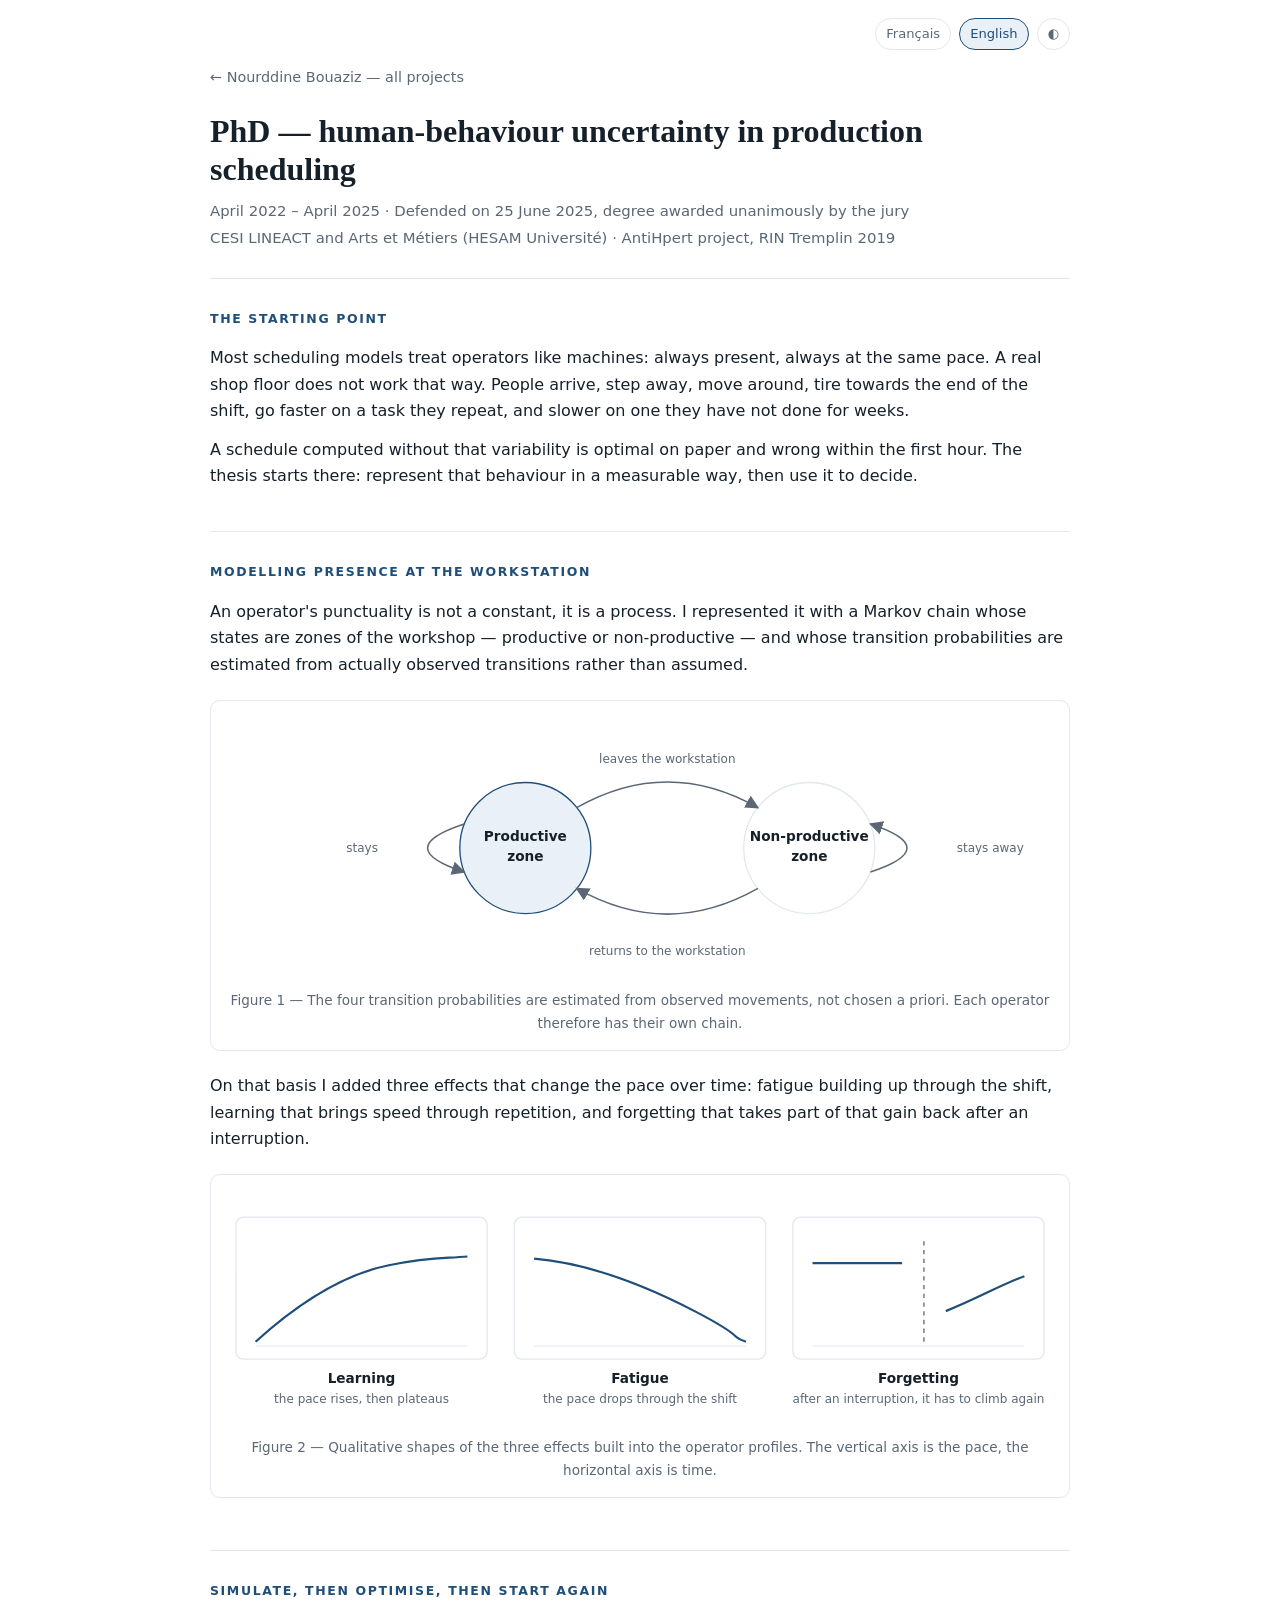
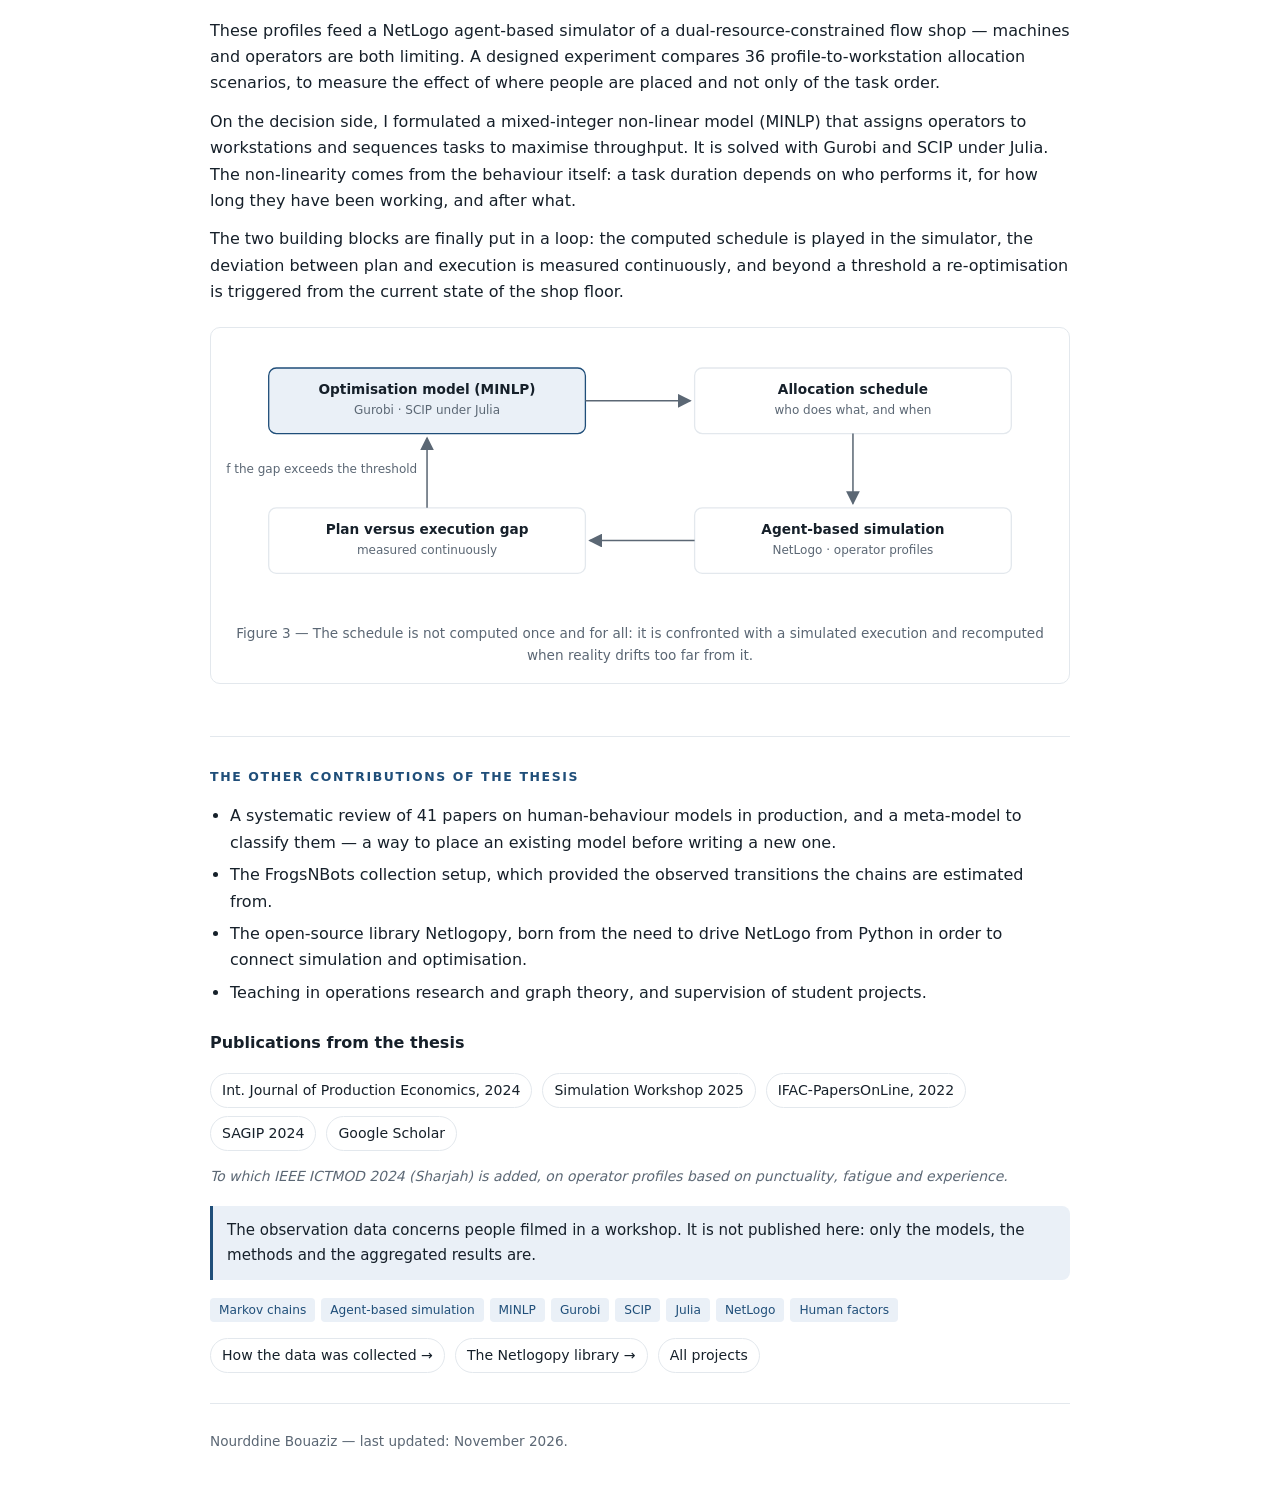
==== projets/doctorat.html @ cf37f909 "V2" ====
<!doctype html>
<html lang="fr" data-title-en="PhD — human-behaviour uncertainty in production scheduling · Nourddine Bouaziz">
<head>
<meta charset="utf-8">
<meta name="viewport" content="width=device-width, initial-scale=1">
<title>Doctorat — l'incertitude du comportement humain dans l'ordonnancement · Nourddine Bouaziz</title>
<meta name="description" content="Doctorat : modéliser la ponctualité, la fatigue, l'apprentissage et l'oubli des opérateurs par chaînes de Markov, les simuler en multi-agents et les intégrer à un modèle MINLP d'ordonnancement.">
<link rel="icon" href="data:image/svg+xml,<svg xmlns='http://www.w3.org/2000/svg' viewBox='0 0 100 100'><text y='.9em' font-size='90'>⚙️</text></svg>">
<style>
  :root{
    --bg:#ffffff; --fg:#16202a; --muted:#5b6774; --accent:#1f4e79;
    --accent-soft:#eaf0f7; --border:#e3e8ed; --card:#ffffff;
    --maxw:860px;
  }
  @media (prefers-color-scheme: dark){
    :root:not([data-theme="light"]){
      --bg:#10161c; --fg:#e7ebef; --muted:#97a3b0; --accent:#7fb2dd;
      --accent-soft:#17222d; --border:#242f3a; --card:#151d25;
    }
  }
  :root[data-theme="dark"]{
    --bg:#10161c; --fg:#e7ebef; --muted:#97a3b0; --accent:#7fb2dd;
    --accent-soft:#17222d; --border:#242f3a; --card:#151d25;
  }
  *{box-sizing:border-box}
  html{-webkit-text-size-adjust:100%}
  body{
    margin:0; background:var(--bg); color:var(--fg);
    font:16px/1.65 system-ui,-apple-system,"Segoe UI",Roboto,"Helvetica Neue",Arial,sans-serif;
    padding:0 16px;
  }
  .wrap{max-width:var(--maxw); margin:0 auto}
  a{color:var(--accent); text-decoration:none}
  a:hover{text-decoration:underline}

  .toolbar{display:flex; justify-content:flex-end; gap:8px; padding-top:18px}
  .toolbar button{
    font:inherit; font-size:.82rem; padding:4px 10px; cursor:pointer;
    background:var(--card); color:var(--muted);
    border:1px solid var(--border); border-radius:999px;
  }
  .toolbar button[aria-pressed="true"]{background:var(--accent-soft); color:var(--accent); border-color:var(--accent)}

  .back{display:inline-block; margin-top:16px; font-size:.9rem; color:var(--muted)}
  .back:hover{color:var(--accent)}

  header{padding:12px 0 24px; border-bottom:1px solid var(--border)}
  h1{font-family:Georgia,"Times New Roman",serif; font-size:2rem; line-height:1.2; margin:10px 0 10px}
  .meta{color:var(--muted); font-size:.93rem; margin:0 0 3px}

  section{padding:30px 0; border-bottom:1px solid var(--border)}
  section:last-of-type{border-bottom:none}
  h2{font-size:.78rem; text-transform:uppercase; letter-spacing:.13em; color:var(--accent); margin:0 0 16px; font-weight:700}
  h3{font-size:1rem; margin:24px 0 8px}
  p{margin:0 0 12px}
  ul{margin:0 0 12px; padding-left:20px}
  li{margin-bottom:6px}

  .tags{display:flex; flex-wrap:wrap; gap:6px; margin-top:14px}
  .tag{font-size:.76rem; padding:2px 9px; border-radius:4px; background:var(--accent-soft); color:var(--accent)}
  .note{font-size:.87rem; color:var(--muted); font-style:italic}
  .callout{
    border-left:3px solid var(--accent); background:var(--accent-soft);
    padding:12px 14px; border-radius:0 8px 8px 0; margin:18px 0; font-size:.94rem;
  }
  .callout p:last-child{margin-bottom:0}
  .links{display:flex; flex-wrap:wrap; gap:8px 10px; margin-top:16px}
  .links a{
    display:inline-block; padding:5px 11px; border:1px solid var(--border);
    border-radius:999px; font-size:.88rem; color:var(--fg); background:var(--card);
  }
  .links a:hover{border-color:var(--accent); color:var(--accent); text-decoration:none}

  .fig{margin:22px 0; padding:16px 14px; border:1px solid var(--border); border-radius:10px; background:var(--card); overflow-x:auto}
  .fig svg{display:block; width:100%; min-width:600px; height:auto}
  .fig figcaption{font-size:.85rem; color:var(--muted); margin-top:10px; text-align:center}
  .s-box{fill:var(--accent-soft); stroke:var(--accent); stroke-width:1.2}
  .s-box2{fill:var(--bg); stroke:var(--border); stroke-width:1.2}
  .s-t{fill:var(--fg); font:600 12.5px system-ui,-apple-system,"Segoe UI",sans-serif}
  .s-s{fill:var(--muted); font:11px system-ui,-apple-system,"Segoe UI",sans-serif}
  .s-l{stroke:var(--muted); stroke-width:1.4; fill:none}
  .s-g{stroke:var(--border); stroke-width:1; fill:none}
  .s-c{stroke:var(--accent); stroke-width:2; fill:none}
  .s-dash{stroke:var(--muted); stroke-width:1.2; fill:none; stroke-dasharray:4 4}
  .s-ar{fill:var(--muted)}

  footer{padding:26px 0 50px; color:var(--muted); font-size:.85rem; border-top:1px solid var(--border)}
  [hidden]{display:none !important}

  @media (max-width:600px){
    h1{font-size:1.6rem}
    section{padding:24px 0}
  }
</style>
</head>
<body>
<div class="wrap">

  <div class="toolbar">
    <button id="btn-fr" aria-pressed="true">Français</button>
    <button id="btn-en" aria-pressed="false">English</button>
    <button id="btn-theme" aria-pressed="false" title="Thème clair / sombre">◐</button>
  </div>

  <a class="back" href="../index.html" data-fr="← Nourddine Bouaziz — tous les projets" data-en="← Nourddine Bouaziz — all projects">← Nourddine Bouaziz — tous les projets</a>

  <header>
    <h1 data-fr="Doctorat — l'incertitude du comportement humain dans l'ordonnancement" data-en="PhD — human-behaviour uncertainty in production scheduling">Doctorat — l'incertitude du comportement humain dans l'ordonnancement</h1>
    <p class="meta" data-fr="Avril 2022 – avril 2025 · Soutenue le 25 juin 2025, grade décerné à l'unanimité du jury" data-en="April 2022 – April 2025 · Defended on 25 June 2025, degree awarded unanimously by the jury">Avril 2022 – avril 2025 · Soutenue le 25 juin 2025, grade décerné à l'unanimité du jury</p>
    <p class="meta" data-fr="CESI LINEACT et Arts et Métiers (HESAM Université) · projet AntiHpert, RIN Tremplin 2019" data-en="CESI LINEACT and Arts et Métiers (HESAM Université) · AntiHpert project, RIN Tremplin 2019">CESI LINEACT et Arts et Métiers (HESAM Université) · projet AntiHpert, RIN Tremplin 2019</p>
  </header>

  <section>
    <h2 data-fr="Le point de départ" data-en="The starting point">Le point de départ</h2>
    <p data-fr="La plupart des modèles d'ordonnancement traitent les opérateurs comme des machines : toujours présents, toujours à la même vitesse. Un atelier réel ne fonctionne pas ainsi. Les gens arrivent, s'absentent, se déplacent, fatiguent en fin de poste, vont plus vite sur une tâche qu'ils répètent, et plus lentement sur une tâche qu'ils n'ont pas faite depuis des semaines." data-en="Most scheduling models treat operators like machines: always present, always at the same pace. A real shop floor does not work that way. People arrive, step away, move around, tire towards the end of the shift, go faster on a task they repeat, and slower on one they have not done for weeks.">La plupart des modèles d'ordonnancement traitent les opérateurs comme des machines : toujours présents, toujours à la même vitesse. Un atelier réel ne fonctionne pas ainsi. Les gens arrivent, s'absentent, se déplacent, fatiguent en fin de poste, vont plus vite sur une tâche qu'ils répètent, et plus lentement sur une tâche qu'ils n'ont pas faite depuis des semaines.</p>
    <p data-fr="Un planning calculé sans cette variabilité est optimal sur le papier et faux dès la première heure. La thèse part de là : représenter ce comportement de façon mesurable, puis s'en servir pour décider." data-en="A schedule computed without that variability is optimal on paper and wrong within the first hour. The thesis starts there: represent that behaviour in a measurable way, then use it to decide.">Un planning calculé sans cette variabilité est optimal sur le papier et faux dès la première heure. La thèse part de là : représenter ce comportement de façon mesurable, puis s'en servir pour décider.</p>
  </section>

  <section>
    <h2 data-fr="Modéliser la présence au poste" data-en="Modelling presence at the workstation">Modéliser la présence au poste</h2>
    <p data-fr="La ponctualité d'un opérateur n'est pas une constante, c'est un processus. Je l'ai représentée par une chaîne de Markov dont les états sont des zones de l'atelier — productives ou non productives — et dont les probabilités de transition sont estimées sur des transitions réellement observées, et non postulées." data-en="An operator's punctuality is not a constant, it is a process. I represented it with a Markov chain whose states are zones of the workshop — productive or non-productive — and whose transition probabilities are estimated from actually observed transitions rather than assumed.">La ponctualité d'un opérateur n'est pas une constante, c'est un processus. Je l'ai représentée par une chaîne de Markov dont les états sont des zones de l'atelier — productives ou non productives — et dont les probabilités de transition sont estimées sur des transitions réellement observées, et non postulées.</p>

    <figure class="fig">
      <svg viewBox="0 0 760 240" role="img" aria-labelledby="g1t">
        <title id="g1t" data-fr="Chaîne de Markov de la présence au poste" data-en="Markov chain of presence at the workstation">Chaîne de Markov de la présence au poste</title>
        <defs><marker id="ag1" markerWidth="9" markerHeight="9" refX="8" refY="4.5" orient="auto"><path d="M0,0 L9,4.5 L0,9 z" class="s-ar"/></marker></defs>

        <circle class="s-box" cx="275" cy="120" r="60"/>
        <text class="s-t" x="275" y="114" text-anchor="middle" data-fr="Zone" data-en="Productive">Zone</text>
        <text class="s-t" x="275" y="132" text-anchor="middle" data-fr="productive" data-en="zone">productive</text>

        <circle class="s-box2" cx="535" cy="120" r="60"/>
        <text class="s-t" x="535" y="114" text-anchor="middle" data-fr="Zone non" data-en="Non-productive">Zone non</text>
        <text class="s-t" x="535" y="132" text-anchor="middle" data-fr="productive" data-en="zone">productive</text>

        <path class="s-l" d="M322,83 Q405,36 488,83" marker-end="url(#ag1)"/>
        <text class="s-s" x="405" y="42" text-anchor="middle" data-fr="il quitte le poste" data-en="leaves the workstation">il quitte le poste</text>

        <path class="s-l" d="M488,157 Q405,204 322,157" marker-end="url(#ag1)"/>
        <text class="s-s" x="405" y="218" text-anchor="middle" data-fr="il revient au poste" data-en="returns to the workstation">il revient au poste</text>

        <path class="s-l" d="M219,98 Q152,120 219,142" marker-end="url(#ag1)"/>
        <text class="s-s" x="140" y="124" text-anchor="end" data-fr="il reste" data-en="stays">il reste</text>

        <path class="s-l" d="M591,142 Q658,120 591,98" marker-end="url(#ag1)"/>
        <text class="s-s" x="670" y="124" data-fr="il reste absent" data-en="stays away">il reste absent</text>
      </svg>
      <figcaption data-fr="Figure 1 — Les quatre probabilités de transition sont estimées à partir des déplacements observés, pas choisies a priori. Chaque opérateur a donc sa propre chaîne." data-en="Figure 1 — The four transition probabilities are estimated from observed movements, not chosen a priori. Each operator therefore has their own chain.">Figure 1 — Les quatre probabilités de transition sont estimées à partir des déplacements observés, pas choisies a priori. Chaque opérateur a donc sa propre chaîne.</figcaption>
    </figure>

    <p data-fr="Sur cette base, j'ai ajouté trois effets qui modifient la cadence dans le temps : la fatigue qui s'accumule au fil du poste, l'apprentissage qui fait gagner en vitesse à force de répéter une tâche, et l'oubli qui fait perdre une partie de ce gain après une interruption." data-en="On that basis I added three effects that change the pace over time: fatigue building up through the shift, learning that brings speed through repetition, and forgetting that takes part of that gain back after an interruption.">Sur cette base, j'ai ajouté trois effets qui modifient la cadence dans le temps : la fatigue qui s'accumule au fil du poste, l'apprentissage qui fait gagner en vitesse à force de répéter une tâche, et l'oubli qui fait perdre une partie de ce gain après une interruption.</p>

    <figure class="fig">
      <svg viewBox="0 0 760 215" role="img" aria-labelledby="g2t">
        <title id="g2t" data-fr="Apprentissage, fatigue et oubli" data-en="Learning, fatigue and forgetting">Apprentissage, fatigue et oubli</title>

        <rect class="s-box2" x="10" y="24" width="230" height="130" rx="7"/>
        <path class="s-g" d="M28,142 L222,142"/>
        <path class="s-c" d="M28,138 C70,100 110,76 150,68 S200,62 222,60"/>
        <text class="s-t" x="125" y="176" text-anchor="middle" data-fr="Apprentissage" data-en="Learning">Apprentissage</text>
        <text class="s-s" x="125" y="194" text-anchor="middle" data-fr="la cadence monte, puis plafonne" data-en="the pace rises, then plateaus">la cadence monte, puis plafonne</text>

        <rect class="s-box2" x="265" y="24" width="230" height="130" rx="7"/>
        <path class="s-g" d="M283,142 L477,142"/>
        <path class="s-c" d="M283,62 C330,66 380,84 430,110 S460,132 477,138"/>
        <text class="s-t" x="380" y="176" text-anchor="middle" data-fr="Fatigue" data-en="Fatigue">Fatigue</text>
        <text class="s-s" x="380" y="194" text-anchor="middle" data-fr="la cadence baisse au fil du poste" data-en="the pace drops through the shift">la cadence baisse au fil du poste</text>

        <rect class="s-box2" x="520" y="24" width="230" height="130" rx="7"/>
        <path class="s-g" d="M538,142 L732,142"/>
        <path class="s-c" d="M538,66 L620,66"/>
        <path class="s-dash" d="M640,46 L640,142"/>
        <path class="s-c" d="M660,110 C690,98 710,86 732,78"/>
        <text class="s-t" x="635" y="176" text-anchor="middle" data-fr="Oubli" data-en="Forgetting">Oubli</text>
        <text class="s-s" x="635" y="194" text-anchor="middle" data-fr="après une interruption, il faut remonter" data-en="after an interruption, it has to climb again">après une interruption, il faut remonter</text>
      </svg>
      <figcaption data-fr="Figure 2 — Allures qualitatives des trois effets intégrés aux profils d'opérateurs. L'axe vertical est la cadence, l'axe horizontal le temps." data-en="Figure 2 — Qualitative shapes of the three effects built into the operator profiles. The vertical axis is the pace, the horizontal axis is time.">Figure 2 — Allures qualitatives des trois effets intégrés aux profils d'opérateurs. L'axe vertical est la cadence, l'axe horizontal le temps.</figcaption>
    </figure>
  </section>

  <section>
    <h2 data-fr="Simuler, puis optimiser, puis recommencer" data-en="Simulate, then optimise, then start again">Simuler, puis optimiser, puis recommencer</h2>
    <p data-fr="Ces profils alimentent un simulateur multi-agents NetLogo d'un flow-shop à double contrainte de ressources — machines et opérateurs sont tous deux limitants. Un plan d'expérience compare 36 scénarios d'affectation de profils aux postes, pour mesurer l'effet du placement des personnes et pas seulement celui de l'ordre des tâches." data-en="These profiles feed a NetLogo agent-based simulator of a dual-resource-constrained flow shop — machines and operators are both limiting. A designed experiment compares 36 profile-to-workstation allocation scenarios, to measure the effect of where people are placed and not only of the task order.">Ces profils alimentent un simulateur multi-agents NetLogo d'un flow-shop à double contrainte de ressources — machines et opérateurs sont tous deux limitants. Un plan d'expérience compare 36 scénarios d'affectation de profils aux postes, pour mesurer l'effet du placement des personnes et pas seulement celui de l'ordre des tâches.</p>
    <p data-fr="Côté décision, j'ai formulé un modèle non linéaire en nombres entiers (MINLP) qui affecte les opérateurs aux postes et ordonnance les tâches en maximisant le débit. Il est résolu avec Gurobi et SCIP sous Julia. La non-linéarité vient du comportement lui-même : la durée d'une tâche dépend de qui la fait, depuis combien de temps, et après quoi." data-en="On the decision side, I formulated a mixed-integer non-linear model (MINLP) that assigns operators to workstations and sequences tasks to maximise throughput. It is solved with Gurobi and SCIP under Julia. The non-linearity comes from the behaviour itself: a task duration depends on who performs it, for how long they have been working, and after what.">Côté décision, j'ai formulé un modèle non linéaire en nombres entiers (MINLP) qui affecte les opérateurs aux postes et ordonnance les tâches en maximisant le débit. Il est résolu avec Gurobi et SCIP sous Julia. La non-linéarité vient du comportement lui-même : la durée d'une tâche dépend de qui la fait, depuis combien de temps, et après quoi.</p>
    <p data-fr="Les deux briques sont enfin mises en boucle : le planning calculé est joué dans le simulateur, l'écart entre planifié et réalisé est mesuré en continu, et au-delà d'un seuil une réoptimisation est déclenchée à partir de l'état courant de l'atelier." data-en="The two building blocks are finally put in a loop: the computed schedule is played in the simulator, the deviation between plan and execution is measured continuously, and beyond a threshold a re-optimisation is triggered from the current state of the shop floor.">Les deux briques sont enfin mises en boucle : le planning calculé est joué dans le simulateur, l'écart entre planifié et réalisé est mesuré en continu, et au-delà d'un seuil une réoptimisation est déclenchée à partir de l'état courant de l'atelier.</p>

    <figure class="fig">
      <svg viewBox="0 0 760 245" role="img" aria-labelledby="g3t">
        <title id="g3t" data-fr="Boucle simulation–optimisation" data-en="Simulation–optimisation loop">Boucle simulation–optimisation</title>
        <defs><marker id="ag3" markerWidth="9" markerHeight="9" refX="8" refY="4.5" orient="auto"><path d="M0,0 L9,4.5 L0,9 z" class="s-ar"/></marker></defs>

        <rect class="s-box" x="40" y="22" width="290" height="60" rx="7"/>
        <text class="s-t" x="185" y="46" text-anchor="middle" data-fr="Modèle d'optimisation (MINLP)" data-en="Optimisation model (MINLP)">Modèle d'optimisation (MINLP)</text>
        <text class="s-s" x="185" y="64" text-anchor="middle" data-fr="Gurobi · SCIP sous Julia" data-en="Gurobi · SCIP under Julia">Gurobi · SCIP sous Julia</text>

        <rect class="s-box2" x="430" y="22" width="290" height="60" rx="7"/>
        <text class="s-t" x="575" y="46" text-anchor="middle" data-fr="Planning d'affectation" data-en="Allocation schedule">Planning d'affectation</text>
        <text class="s-s" x="575" y="64" text-anchor="middle" data-fr="qui fait quoi, et quand" data-en="who does what, and when">qui fait quoi, et quand</text>

        <rect class="s-box2" x="430" y="150" width="290" height="60" rx="7"/>
        <text class="s-t" x="575" y="174" text-anchor="middle" data-fr="Simulation multi-agents" data-en="Agent-based simulation">Simulation multi-agents</text>
        <text class="s-s" x="575" y="192" text-anchor="middle" data-fr="NetLogo · profils d'opérateurs" data-en="NetLogo · operator profiles">NetLogo · profils d'opérateurs</text>

        <rect class="s-box2" x="40" y="150" width="290" height="60" rx="7"/>
        <text class="s-t" x="185" y="174" text-anchor="middle" data-fr="Écart planifié / réalisé" data-en="Plan versus execution gap">Écart planifié / réalisé</text>
        <text class="s-s" x="185" y="192" text-anchor="middle" data-fr="mesuré en continu" data-en="measured continuously">mesuré en continu</text>

        <path class="s-l" d="M330,52 L426,52" marker-end="url(#ag3)"/>
        <path class="s-l" d="M575,82 L575,146" marker-end="url(#ag3)"/>
        <path class="s-l" d="M430,180 L334,180" marker-end="url(#ag3)"/>
        <path class="s-l" d="M185,150 L185,86" marker-end="url(#ag3)"/>
        <text class="s-s" x="176" y="118" text-anchor="end" data-fr="si l'écart dépasse le seuil" data-en="if the gap exceeds the threshold">si l'écart dépasse le seuil</text>
      </svg>
      <figcaption data-fr="Figure 3 — Le planning n'est pas calculé une fois pour toutes : il est confronté à une exécution simulée et recalculé quand la réalité s'en éloigne trop." data-en="Figure 3 — The schedule is not computed once and for all: it is confronted with a simulated execution and recomputed when reality drifts too far from it.">Figure 3 — Le planning n'est pas calculé une fois pour toutes : il est confronté à une exécution simulée et recalculé quand la réalité s'en éloigne trop.</figcaption>
    </figure>
  </section>

  <section>
    <h2 data-fr="Les autres apports de la thèse" data-en="The other contributions of the thesis">Les autres apports de la thèse</h2>
    <ul>
      <li data-fr="Une revue systématique de 41 articles sur les modèles de comportement humain en production, et un métamodèle pour les classer — de quoi situer un modèle existant avant d'en écrire un nouveau." data-en="A systematic review of 41 papers on human-behaviour models in production, and a meta-model to classify them — a way to place an existing model before writing a new one.">Une revue systématique de 41 articles sur les modèles de comportement humain en production, et un métamodèle pour les classer — de quoi situer un modèle existant avant d'en écrire un nouveau.</li>
      <li data-fr="Le dispositif de collecte FrogsNBots, qui a fourni les transitions observées sur lesquelles les chaînes sont estimées." data-en="The FrogsNBots collection setup, which provided the observed transitions the chains are estimated from.">Le dispositif de collecte FrogsNBots, qui a fourni les transitions observées sur lesquelles les chaînes sont estimées.</li>
      <li data-fr="La bibliothèque open source Netlogopy, née du besoin de piloter NetLogo depuis Python pour relier simulation et optimisation." data-en="The open-source library Netlogopy, born from the need to drive NetLogo from Python in order to connect simulation and optimisation.">La bibliothèque open source Netlogopy, née du besoin de piloter NetLogo depuis Python pour relier simulation et optimisation.</li>
      <li data-fr="De l'enseignement en recherche opérationnelle et en théorie des graphes, et l'encadrement de projets étudiants." data-en="Teaching in operations research and graph theory, and supervision of student projects.">De l'enseignement en recherche opérationnelle et en théorie des graphes, et l'encadrement de projets étudiants.</li>
    </ul>

    <h3 data-fr="Publications issues de la thèse" data-en="Publications from the thesis">Publications issues de la thèse</h3>
    <nav class="links">
      <a href="https://doi.org/10.1016/j.ijpe.2024.109311">Int. Journal of Production Economics, 2024</a>
      <a href="https://doi.org/10.36819/SW25.019">Simulation Workshop 2025</a>
      <a href="https://doi.org/10.1016/j.ifacol.2022.09.649">IFAC-PapersOnLine, 2022</a>
      <a href="https://hal.science/hal-04627782">SAGIP 2024</a>
      <a href="https://scholar.google.fr/citations?user=P_OKvKwAAAAJ">Google Scholar</a>
    </nav>
    <p class="note" style="margin-top:14px" data-fr="S'y ajoute IEEE ICTMOD 2024 (Sharjah), sur les profils d'opérateurs fondés sur la ponctualité, la fatigue et l'expérience." data-en="To which IEEE ICTMOD 2024 (Sharjah) is added, on operator profiles based on punctuality, fatigue and experience.">S'y ajoute IEEE ICTMOD 2024 (Sharjah), sur les profils d'opérateurs fondés sur la ponctualité, la fatigue et l'expérience.</p>

    <div class="callout">
      <p data-fr="Les données d'observation portent sur des personnes filmées en atelier. Elles ne sont pas publiées ici : seuls les modèles, les méthodes et les résultats agrégés le sont." data-en="The observation data concerns people filmed in a workshop. It is not published here: only the models, the methods and the aggregated results are.">Les données d'observation portent sur des personnes filmées en atelier. Elles ne sont pas publiées ici : seuls les modèles, les méthodes et les résultats agrégés le sont.</p>
    </div>

    <div class="tags">
      <span class="tag" data-fr="Chaînes de Markov" data-en="Markov chains">Chaînes de Markov</span>
      <span class="tag" data-fr="Simulation multi-agents" data-en="Agent-based simulation">Simulation multi-agents</span>
      <span class="tag">MINLP</span>
      <span class="tag">Gurobi</span>
      <span class="tag">SCIP</span>
      <span class="tag">Julia</span>
      <span class="tag">NetLogo</span>
      <span class="tag" data-fr="Facteurs humains" data-en="Human factors">Facteurs humains</span>
    </div>
    <nav class="links">
      <a href="frogsnbots.html" data-fr="Comment les données ont été collectées →" data-en="How the data was collected →">Comment les données ont été collectées →</a>
      <a href="netlogopy.html" data-fr="La bibliothèque Netlogopy →" data-en="The Netlogopy library →">La bibliothèque Netlogopy →</a>
      <a href="../index.html" data-fr="Tous les projets" data-en="All projects">Tous les projets</a>
    </nav>
  </section>

  <footer>
    <span data-fr="Nourddine Bouaziz — dernière mise à jour : novembre 2026." data-en="Nourddine Bouaziz — last updated: November 2026.">Nourddine Bouaziz — dernière mise à jour : novembre 2026.</span>
  </footer>

</div>

<script>
(function(){
  var bFr = document.getElementById('btn-fr'),
      bEn = document.getElementById('btn-en'),
      bTh = document.getElementById('btn-theme'),
      root = document.documentElement,
      titleFr = document.title,
      titleEn = root.getAttribute('data-title-en') || document.title;

  function setLang(l){
    var isFr = (l === 'fr');
    bFr.setAttribute('aria-pressed', isFr);
    bEn.setAttribute('aria-pressed', !isFr);
    root.lang = l;
    document.title = isFr ? titleFr : titleEn;
    document.querySelectorAll('[data-fr]').forEach(function(el){
      var v = el.getAttribute(isFr ? 'data-fr' : 'data-en');
      if (v !== null) el.textContent = v;
    });
    try { localStorage.setItem('lang', l); } catch(e){}
  }

  bFr.addEventListener('click', function(){ setLang('fr'); });
  bEn.addEventListener('click', function(){ setLang('en'); });

  bTh.addEventListener('click', function(){
    var dark = root.getAttribute('data-theme') === 'dark';
    root.setAttribute('data-theme', dark ? 'light' : 'dark');
    bTh.setAttribute('aria-pressed', String(!dark));
    try { localStorage.setItem('theme', dark ? 'light' : 'dark'); } catch(e){}
  });

  try {
    var l = localStorage.getItem('lang');
    if (l) setLang(l);
    else if ((navigator.language || '').slice(0,2) !== 'fr') setLang('en');
    var t = localStorage.getItem('theme');
    if (t) { root.setAttribute('data-theme', t); bTh.setAttribute('aria-pressed', String(t === 'dark')); }
  } catch(e){}
})();
</script>
</body>
</html>
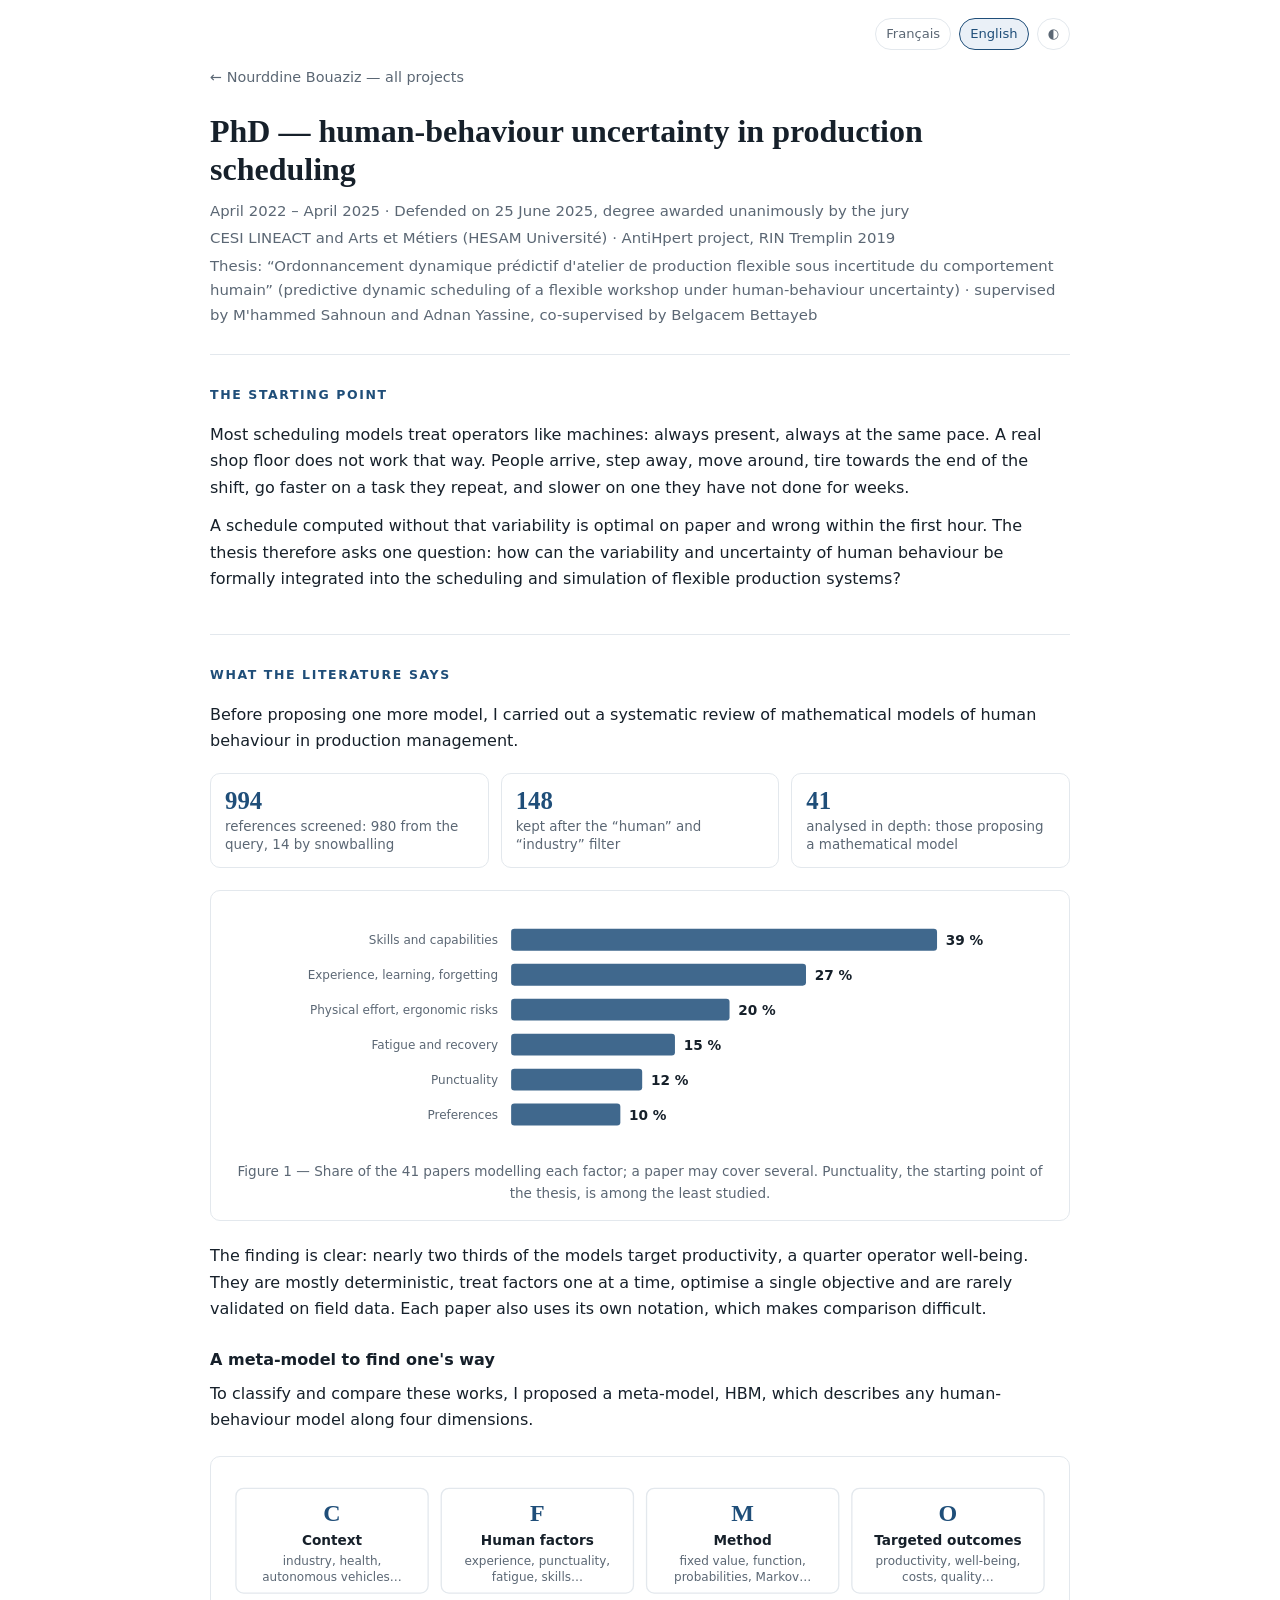
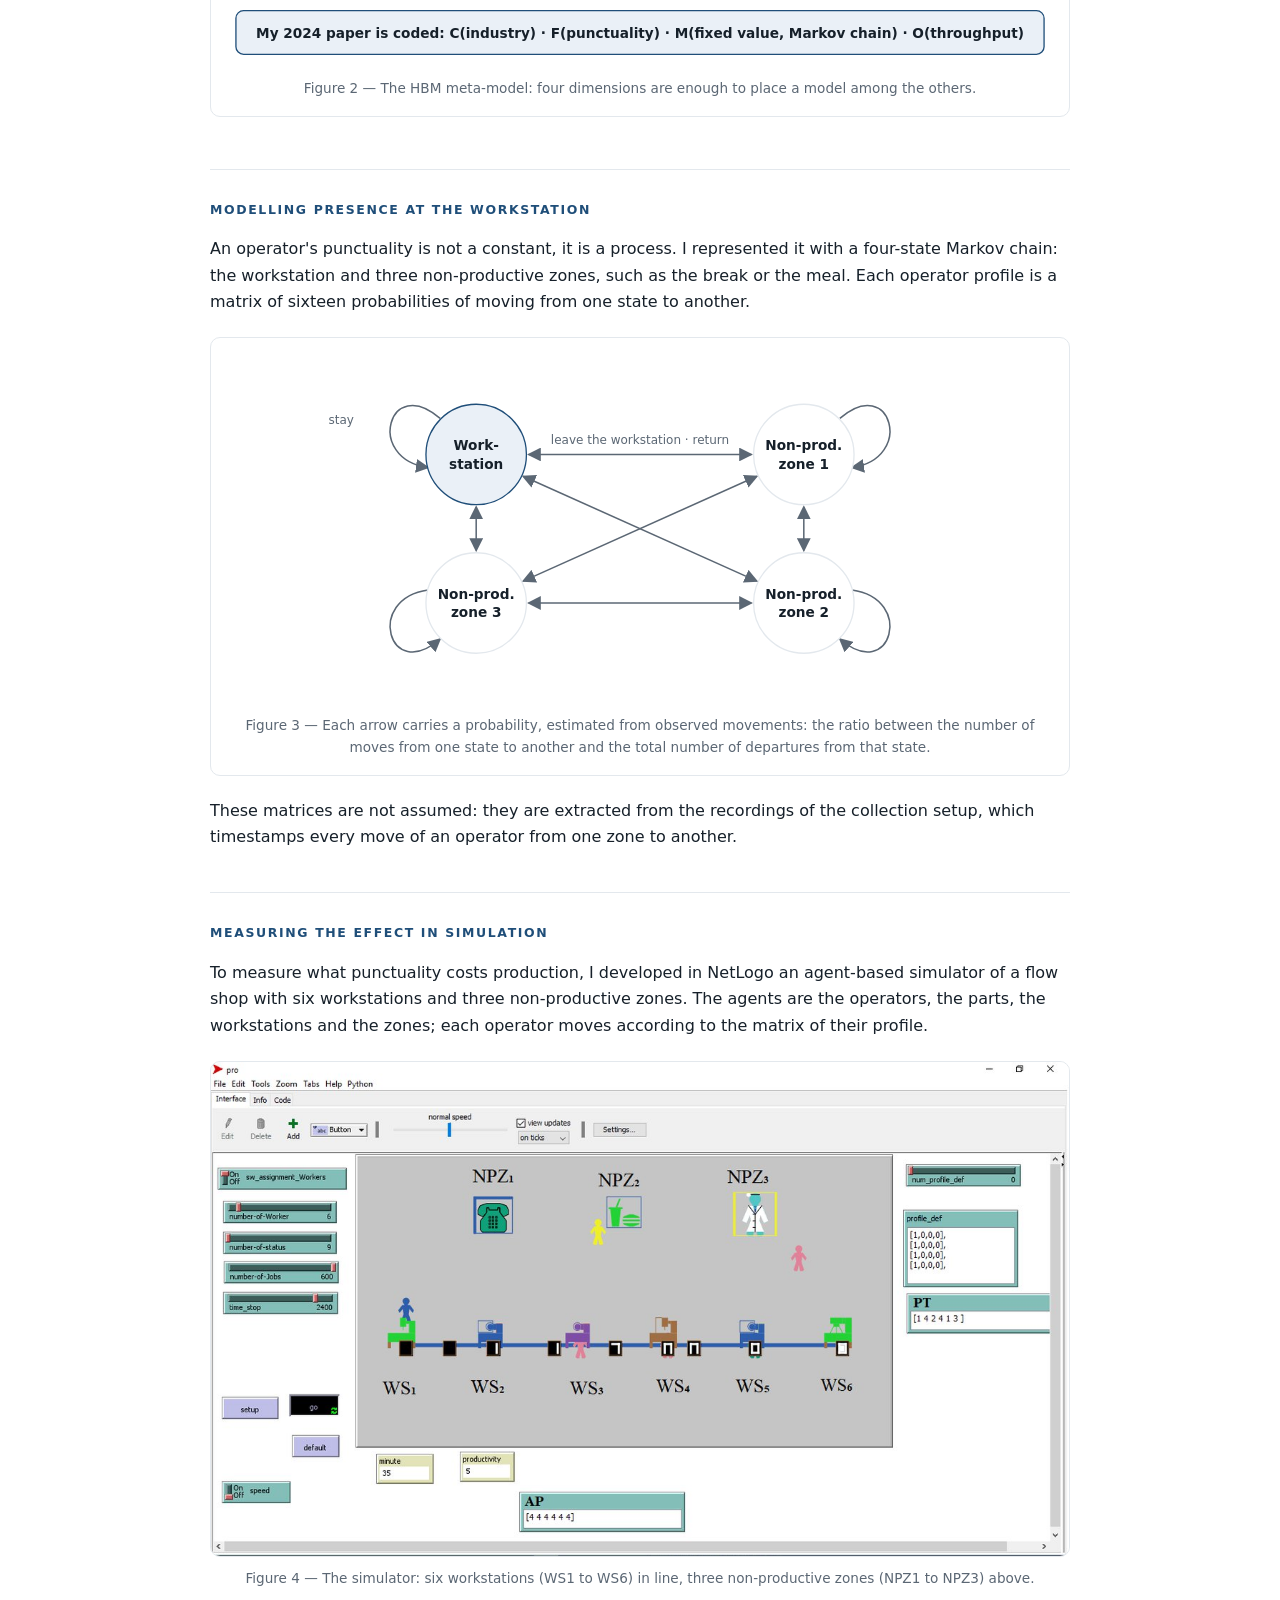
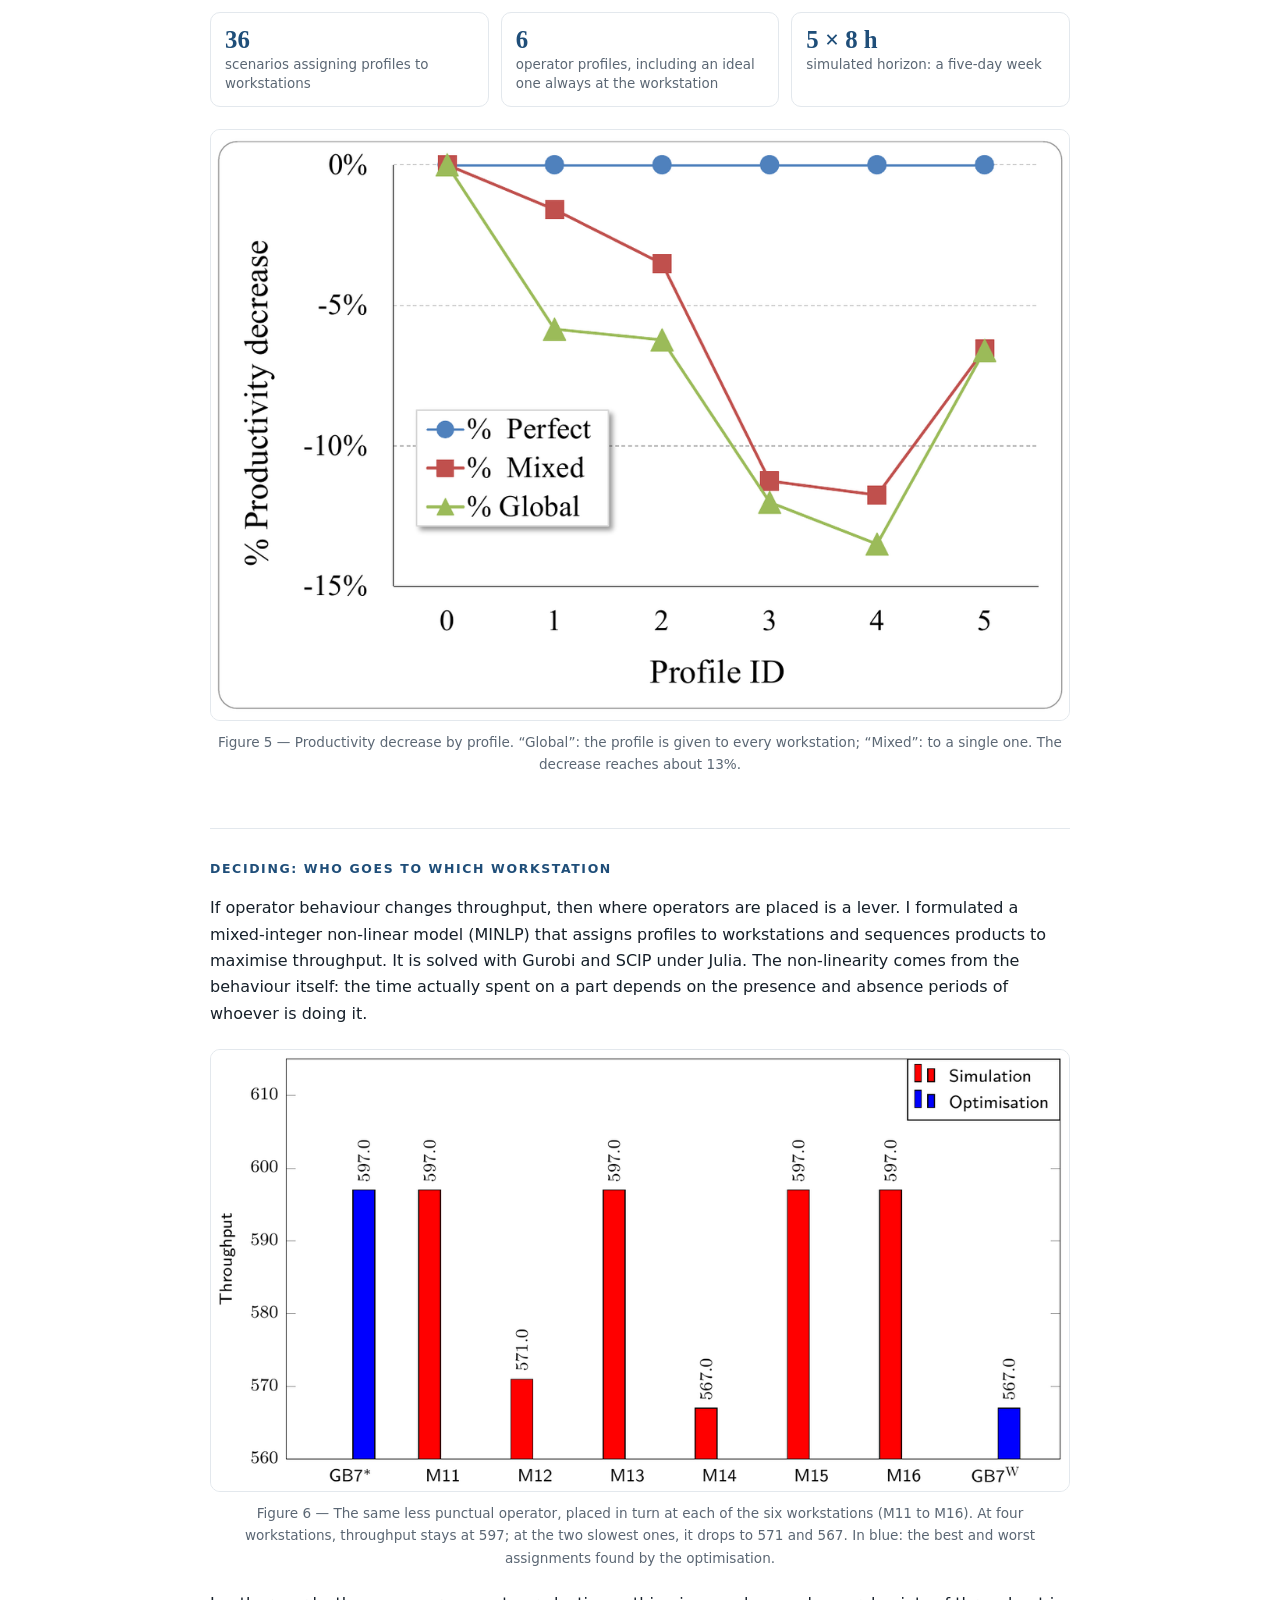
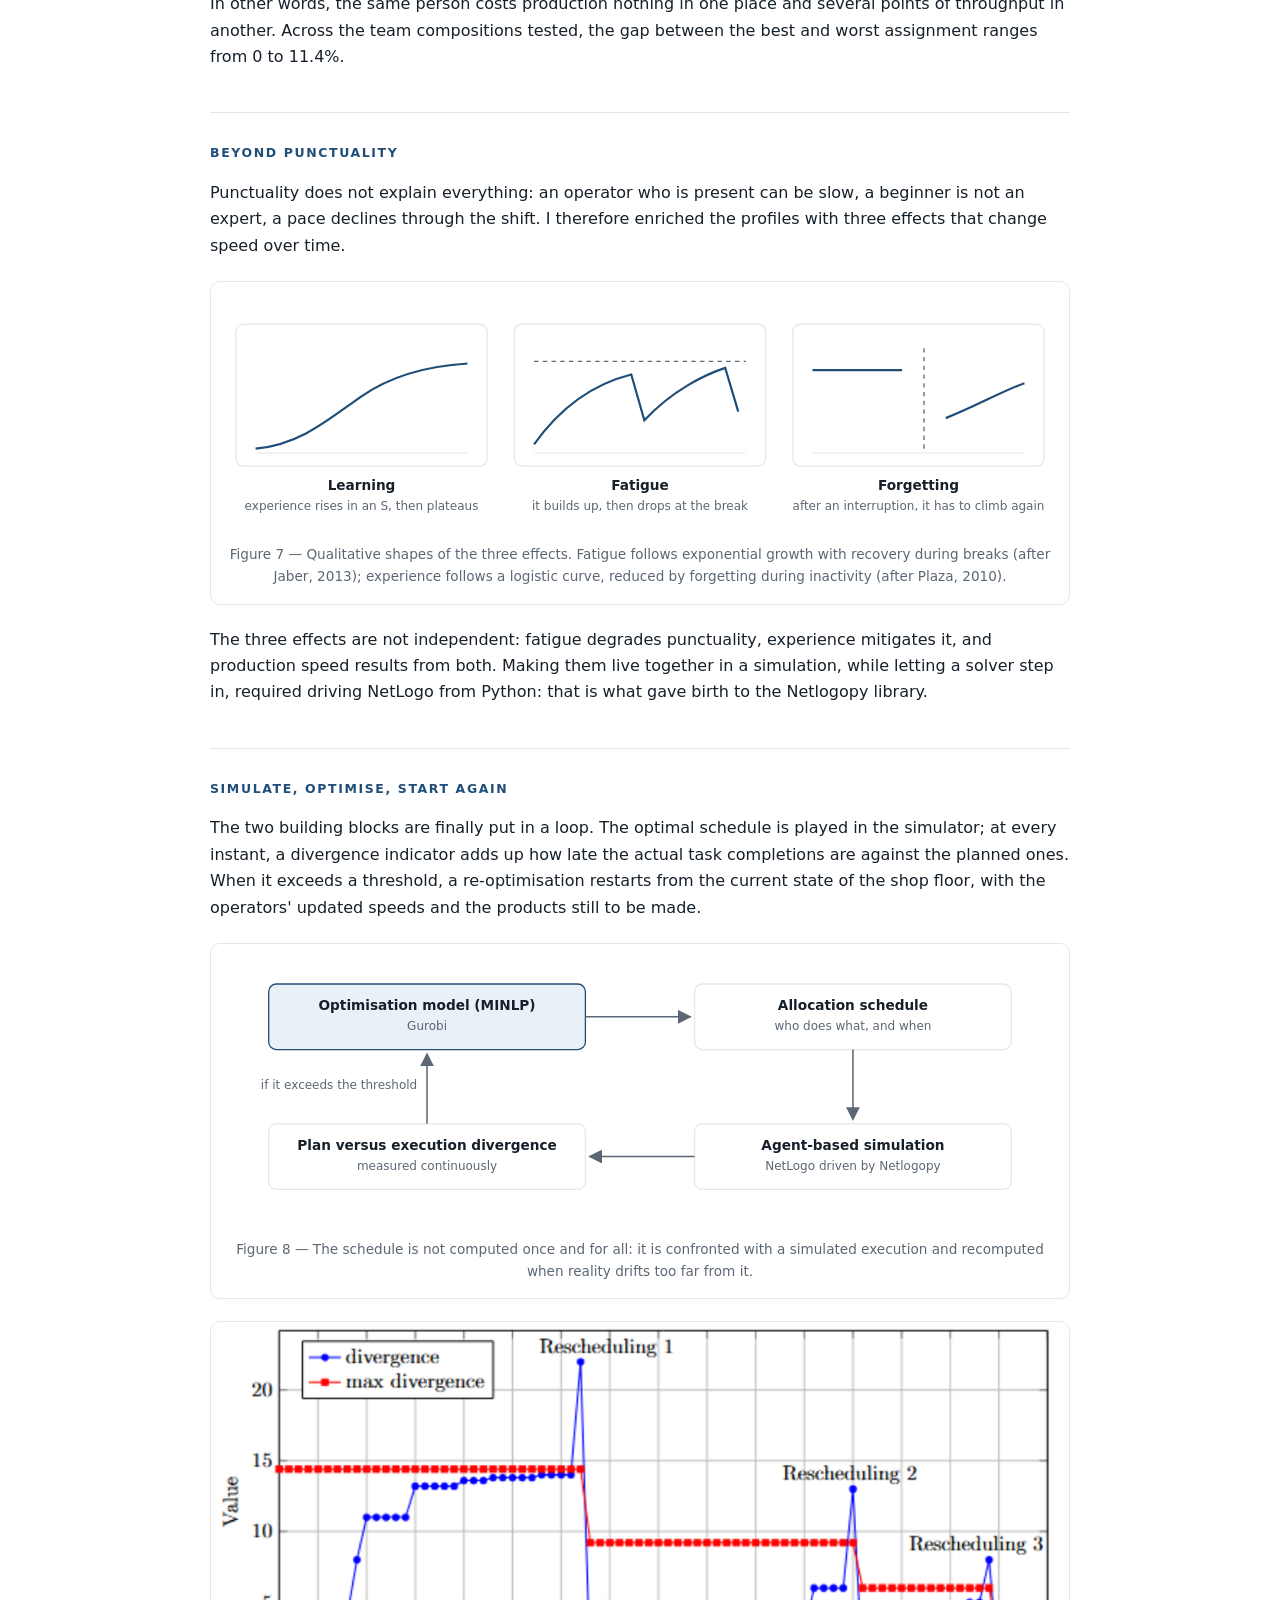
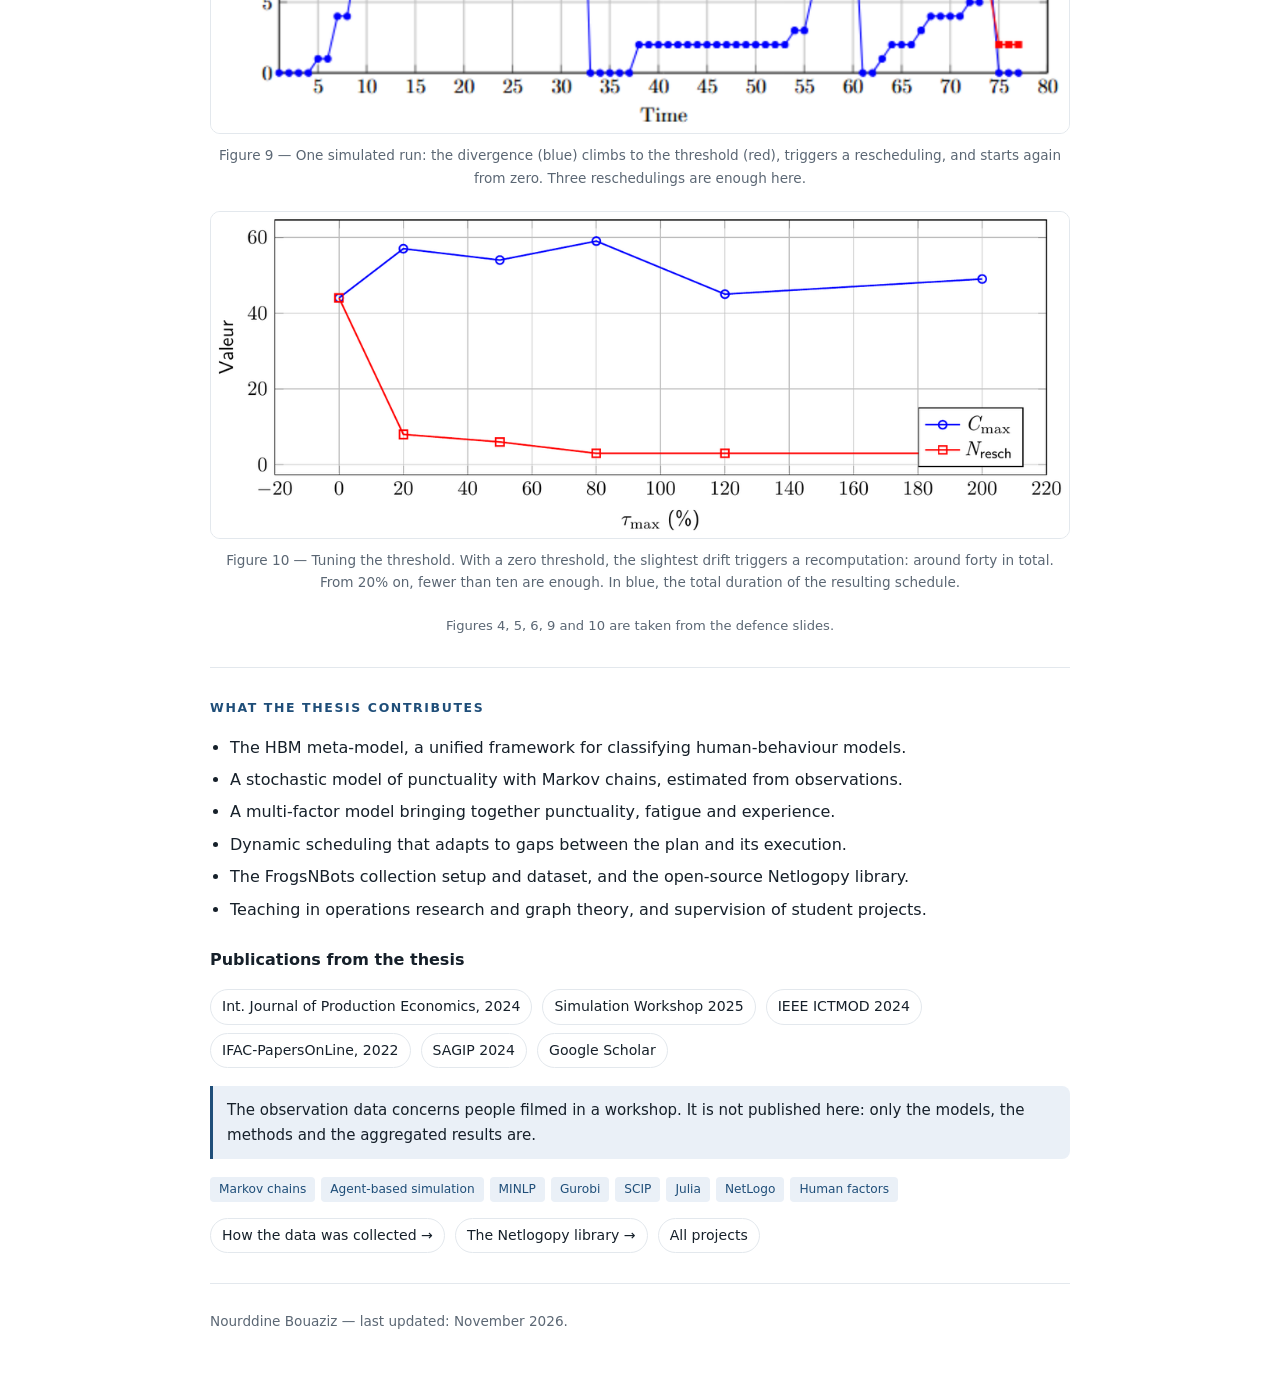
==== commit 6347bd0b: "V3" ====
--- a/projets/doctorat.html
+++ b/projets/doctorat.html
@@ -6,92 +6,8 @@
 <title>Doctorat — l'incertitude du comportement humain dans l'ordonnancement · Nourddine Bouaziz</title>
 <meta name="description" content="Doctorat : modéliser la ponctualité, la fatigue, l'apprentissage et l'oubli des opérateurs par chaînes de Markov, les simuler en multi-agents et les intégrer à un modèle MINLP d'ordonnancement.">
 <link rel="icon" href="data:image/svg+xml,<svg xmlns='http://www.w3.org/2000/svg' viewBox='0 0 100 100'><text y='.9em' font-size='90'>⚙️</text></svg>">
-<style>
-  :root{
-    --bg:#ffffff; --fg:#16202a; --muted:#5b6774; --accent:#1f4e79;
-    --accent-soft:#eaf0f7; --border:#e3e8ed; --card:#ffffff;
-    --maxw:860px;
-  }
-  @media (prefers-color-scheme: dark){
-    :root:not([data-theme="light"]){
-      --bg:#10161c; --fg:#e7ebef; --muted:#97a3b0; --accent:#7fb2dd;
-      --accent-soft:#17222d; --border:#242f3a; --card:#151d25;
-    }
-  }
-  :root[data-theme="dark"]{
-    --bg:#10161c; --fg:#e7ebef; --muted:#97a3b0; --accent:#7fb2dd;
-    --accent-soft:#17222d; --border:#242f3a; --card:#151d25;
-  }
-  *{box-sizing:border-box}
-  html{-webkit-text-size-adjust:100%}
-  body{
-    margin:0; background:var(--bg); color:var(--fg);
-    font:16px/1.65 system-ui,-apple-system,"Segoe UI",Roboto,"Helvetica Neue",Arial,sans-serif;
-    padding:0 16px;
-  }
-  .wrap{max-width:var(--maxw); margin:0 auto}
-  a{color:var(--accent); text-decoration:none}
-  a:hover{text-decoration:underline}
-
-  .toolbar{display:flex; justify-content:flex-end; gap:8px; padding-top:18px}
-  .toolbar button{
-    font:inherit; font-size:.82rem; padding:4px 10px; cursor:pointer;
-    background:var(--card); color:var(--muted);
-    border:1px solid var(--border); border-radius:999px;
-  }
-  .toolbar button[aria-pressed="true"]{background:var(--accent-soft); color:var(--accent); border-color:var(--accent)}
-
-  .back{display:inline-block; margin-top:16px; font-size:.9rem; color:var(--muted)}
-  .back:hover{color:var(--accent)}
-
-  header{padding:12px 0 24px; border-bottom:1px solid var(--border)}
-  h1{font-family:Georgia,"Times New Roman",serif; font-size:2rem; line-height:1.2; margin:10px 0 10px}
-  .meta{color:var(--muted); font-size:.93rem; margin:0 0 3px}
-
-  section{padding:30px 0; border-bottom:1px solid var(--border)}
-  section:last-of-type{border-bottom:none}
-  h2{font-size:.78rem; text-transform:uppercase; letter-spacing:.13em; color:var(--accent); margin:0 0 16px; font-weight:700}
-  h3{font-size:1rem; margin:24px 0 8px}
-  p{margin:0 0 12px}
-  ul{margin:0 0 12px; padding-left:20px}
-  li{margin-bottom:6px}
-
-  .tags{display:flex; flex-wrap:wrap; gap:6px; margin-top:14px}
-  .tag{font-size:.76rem; padding:2px 9px; border-radius:4px; background:var(--accent-soft); color:var(--accent)}
-  .note{font-size:.87rem; color:var(--muted); font-style:italic}
-  .callout{
-    border-left:3px solid var(--accent); background:var(--accent-soft);
-    padding:12px 14px; border-radius:0 8px 8px 0; margin:18px 0; font-size:.94rem;
-  }
-  .callout p:last-child{margin-bottom:0}
-  .links{display:flex; flex-wrap:wrap; gap:8px 10px; margin-top:16px}
-  .links a{
-    display:inline-block; padding:5px 11px; border:1px solid var(--border);
-    border-radius:999px; font-size:.88rem; color:var(--fg); background:var(--card);
-  }
-  .links a:hover{border-color:var(--accent); color:var(--accent); text-decoration:none}
-
-  .fig{margin:22px 0; padding:16px 14px; border:1px solid var(--border); border-radius:10px; background:var(--card); overflow-x:auto}
-  .fig svg{display:block; width:100%; min-width:600px; height:auto}
-  .fig figcaption{font-size:.85rem; color:var(--muted); margin-top:10px; text-align:center}
-  .s-box{fill:var(--accent-soft); stroke:var(--accent); stroke-width:1.2}
-  .s-box2{fill:var(--bg); stroke:var(--border); stroke-width:1.2}
-  .s-t{fill:var(--fg); font:600 12.5px system-ui,-apple-system,"Segoe UI",sans-serif}
-  .s-s{fill:var(--muted); font:11px system-ui,-apple-system,"Segoe UI",sans-serif}
-  .s-l{stroke:var(--muted); stroke-width:1.4; fill:none}
-  .s-g{stroke:var(--border); stroke-width:1; fill:none}
-  .s-c{stroke:var(--accent); stroke-width:2; fill:none}
-  .s-dash{stroke:var(--muted); stroke-width:1.2; fill:none; stroke-dasharray:4 4}
-  .s-ar{fill:var(--muted)}
-
-  footer{padding:26px 0 50px; color:var(--muted); font-size:.85rem; border-top:1px solid var(--border)}
-  [hidden]{display:none !important}
-
-  @media (max-width:600px){
-    h1{font-size:1.6rem}
-    section{padding:24px 0}
-  }
-</style>
+<link rel="canonical" href="https://bouaziznourddine.github.io/portfolio/projets/doctorat.html">
+<link rel="stylesheet" href="../assets/projet.css">
 </head>
 <body>
 <div class="wrap">
@@ -108,47 +24,165 @@
     <h1 data-fr="Doctorat — l'incertitude du comportement humain dans l'ordonnancement" data-en="PhD — human-behaviour uncertainty in production scheduling">Doctorat — l'incertitude du comportement humain dans l'ordonnancement</h1>
     <p class="meta" data-fr="Avril 2022 – avril 2025 · Soutenue le 25 juin 2025, grade décerné à l'unanimité du jury" data-en="April 2022 – April 2025 · Defended on 25 June 2025, degree awarded unanimously by the jury">Avril 2022 – avril 2025 · Soutenue le 25 juin 2025, grade décerné à l'unanimité du jury</p>
     <p class="meta" data-fr="CESI LINEACT et Arts et Métiers (HESAM Université) · projet AntiHpert, RIN Tremplin 2019" data-en="CESI LINEACT and Arts et Métiers (HESAM Université) · AntiHpert project, RIN Tremplin 2019">CESI LINEACT et Arts et Métiers (HESAM Université) · projet AntiHpert, RIN Tremplin 2019</p>
+    <p class="meta" data-fr="Thèse : « Ordonnancement dynamique prédictif d'atelier de production flexible sous incertitude du comportement humain » · dirigée par M'hammed Sahnoun et Adnan Yassine, co-encadrée par Belgacem Bettayeb" data-en="Thesis: “Ordonnancement dynamique prédictif d'atelier de production flexible sous incertitude du comportement humain” (predictive dynamic scheduling of a flexible workshop under human-behaviour uncertainty) · supervised by M'hammed Sahnoun and Adnan Yassine, co-supervised by Belgacem Bettayeb">Thèse : « Ordonnancement dynamique prédictif d'atelier de production flexible sous incertitude du comportement humain » · dirigée par M'hammed Sahnoun et Adnan Yassine, co-encadrée par Belgacem Bettayeb</p>
   </header>
 
   <section>
     <h2 data-fr="Le point de départ" data-en="The starting point">Le point de départ</h2>
     <p data-fr="La plupart des modèles d'ordonnancement traitent les opérateurs comme des machines : toujours présents, toujours à la même vitesse. Un atelier réel ne fonctionne pas ainsi. Les gens arrivent, s'absentent, se déplacent, fatiguent en fin de poste, vont plus vite sur une tâche qu'ils répètent, et plus lentement sur une tâche qu'ils n'ont pas faite depuis des semaines." data-en="Most scheduling models treat operators like machines: always present, always at the same pace. A real shop floor does not work that way. People arrive, step away, move around, tire towards the end of the shift, go faster on a task they repeat, and slower on one they have not done for weeks.">La plupart des modèles d'ordonnancement traitent les opérateurs comme des machines : toujours présents, toujours à la même vitesse. Un atelier réel ne fonctionne pas ainsi. Les gens arrivent, s'absentent, se déplacent, fatiguent en fin de poste, vont plus vite sur une tâche qu'ils répètent, et plus lentement sur une tâche qu'ils n'ont pas faite depuis des semaines.</p>
-    <p data-fr="Un planning calculé sans cette variabilité est optimal sur le papier et faux dès la première heure. La thèse part de là : représenter ce comportement de façon mesurable, puis s'en servir pour décider." data-en="A schedule computed without that variability is optimal on paper and wrong within the first hour. The thesis starts there: represent that behaviour in a measurable way, then use it to decide.">Un planning calculé sans cette variabilité est optimal sur le papier et faux dès la première heure. La thèse part de là : représenter ce comportement de façon mesurable, puis s'en servir pour décider.</p>
+    <p data-fr="Un planning calculé sans cette variabilité est optimal sur le papier et faux dès la première heure. La thèse pose donc une question : comment intégrer formellement la variabilité et l'incertitude du comportement humain dans l'ordonnancement et la simulation des systèmes de production flexibles ?" data-en="A schedule computed without that variability is optimal on paper and wrong within the first hour. The thesis therefore asks one question: how can the variability and uncertainty of human behaviour be formally integrated into the scheduling and simulation of flexible production systems?">Un planning calculé sans cette variabilité est optimal sur le papier et faux dès la première heure. La thèse pose donc une question : comment intégrer formellement la variabilité et l'incertitude du comportement humain dans l'ordonnancement et la simulation des systèmes de production flexibles ?</p>
+  </section>
+
+  <section>
+    <h2 data-fr="Ce que dit la littérature" data-en="What the literature says">Ce que dit la littérature</h2>
+    <p data-fr="Avant de proposer un modèle de plus, j'ai mené une revue systématique des modèles mathématiques du comportement humain en gestion de production." data-en="Before proposing one more model, I carried out a systematic review of mathematical models of human behaviour in production management.">Avant de proposer un modèle de plus, j'ai mené une revue systématique des modèles mathématiques du comportement humain en gestion de production.</p>
+
+    <div class="facts">
+      <div class="fact"><b>994</b><span data-fr="références examinées : 980 par requête, 14 par boule de neige" data-en="references screened: 980 from the query, 14 by snowballing">références examinées : 980 par requête, 14 par boule de neige</span></div>
+      <div class="fact"><b>148</b><span data-fr="retenues après le filtre « humain » et « industrie »" data-en="kept after the “human” and “industry” filter">retenues après le filtre « humain » et « industrie »</span></div>
+      <div class="fact"><b>41</b><span data-fr="analysées en détail : celles qui proposent un modèle mathématique" data-en="analysed in depth: those proposing a mathematical model">analysées en détail : celles qui proposent un modèle mathématique</span></div>
+    </div>
+
+    <figure class="fig">
+      <svg viewBox="0 0 760 222" role="img" aria-labelledby="g0t">
+        <title id="g0t" data-fr="Facteurs humains modélisés dans les 41 articles" data-en="Human factors modelled in the 41 papers">Facteurs humains modélisés dans les 41 articles</title>
+        <text class="s-s" x="250" y="34" text-anchor="end" data-fr="Compétences et capacités" data-en="Skills and capabilities">Compétences et capacités</text>
+        <rect class="s-bar" x="262" y="20" width="390" height="20" rx="3"/><text class="s-t" x="660" y="35">39 %</text>
+        <text class="s-s" x="250" y="66" text-anchor="end" data-fr="Expérience, apprentissage, oubli" data-en="Experience, learning, forgetting">Expérience, apprentissage, oubli</text>
+        <rect class="s-bar" x="262" y="52" width="270" height="20" rx="3"/><text class="s-t" x="540" y="67">27 %</text>
+        <text class="s-s" x="250" y="98" text-anchor="end" data-fr="Effort physique, risques ergonomiques" data-en="Physical effort, ergonomic risks">Effort physique, risques ergonomiques</text>
+        <rect class="s-bar" x="262" y="84" width="200" height="20" rx="3"/><text class="s-t" x="470" y="99">20 %</text>
+        <text class="s-s" x="250" y="130" text-anchor="end" data-fr="Fatigue et récupération" data-en="Fatigue and recovery">Fatigue et récupération</text>
+        <rect class="s-bar" x="262" y="116" width="150" height="20" rx="3"/><text class="s-t" x="420" y="131">15 %</text>
+        <text class="s-s" x="250" y="162" text-anchor="end" data-fr="Ponctualité" data-en="Punctuality">Ponctualité</text>
+        <rect class="s-bar" x="262" y="148" width="120" height="20" rx="3"/><text class="s-t" x="390" y="163">12 %</text>
+        <text class="s-s" x="250" y="194" text-anchor="end" data-fr="Préférences" data-en="Preferences">Préférences</text>
+        <rect class="s-bar" x="262" y="180" width="100" height="20" rx="3"/><text class="s-t" x="370" y="195">10 %</text>
+      </svg>
+      <figcaption data-fr="Figure 1 — Part des 41 articles qui modélisent chaque facteur ; un article peut en traiter plusieurs. La ponctualité, point de départ de la thèse, est parmi les moins étudiées." data-en="Figure 1 — Share of the 41 papers modelling each factor; a paper may cover several. Punctuality, the starting point of the thesis, is among the least studied.">Figure 1 — Part des 41 articles qui modélisent chaque facteur ; un article peut en traiter plusieurs. La ponctualité, point de départ de la thèse, est parmi les moins étudiées.</figcaption>
+    </figure>
+
+    <p data-fr="Le constat est net : près des deux tiers des modèles visent la productivité, un quart le bien-être des opérateurs. Ils sont le plus souvent déterministes, traitent les facteurs un par un, optimisent un seul objectif et sont rarement validés sur des données de terrain. Chaque article utilise en outre ses propres notations, ce qui rend les comparaisons difficiles." data-en="The finding is clear: nearly two thirds of the models target productivity, a quarter operator well-being. They are mostly deterministic, treat factors one at a time, optimise a single objective and are rarely validated on field data. Each paper also uses its own notation, which makes comparison difficult.">Le constat est net : près des deux tiers des modèles visent la productivité, un quart le bien-être des opérateurs. Ils sont le plus souvent déterministes, traitent les facteurs un par un, optimisent un seul objectif et sont rarement validés sur des données de terrain. Chaque article utilise en outre ses propres notations, ce qui rend les comparaisons difficiles.</p>
+
+    <h3 data-fr="Un métamodèle pour s'y retrouver" data-en="A meta-model to find one's way">Un métamodèle pour s'y retrouver</h3>
+    <p data-fr="Pour classer et comparer ces travaux, j'ai proposé un métamodèle, HBM, qui décrit tout modèle de comportement humain par quatre dimensions." data-en="To classify and compare these works, I proposed a meta-model, HBM, which describes any human-behaviour model along four dimensions.">Pour classer et comparer ces travaux, j'ai proposé un métamodèle, HBM, qui décrit tout modèle de comportement humain par quatre dimensions.</p>
+
+    <figure class="fig">
+      <svg viewBox="0 0 760 178" role="img" aria-labelledby="g0bt">
+        <title id="g0bt" data-fr="Les quatre dimensions du métamodèle HBM" data-en="The four dimensions of the HBM meta-model">Les quatre dimensions du métamodèle HBM</title>
+        <rect class="s-box2" x="10" y="14" width="176" height="96" rx="7"/>
+        <text class="s-n" x="98" y="44" text-anchor="middle">C</text>
+        <text class="s-t" x="98" y="66" text-anchor="middle" data-fr="Contexte" data-en="Context">Contexte</text>
+        <text class="s-s" x="98" y="84" text-anchor="middle" data-fr="industrie, santé," data-en="industry, health,">industrie, santé,</text>
+        <text class="s-s" x="98" y="99" text-anchor="middle" data-fr="véhicules autonomes…" data-en="autonomous vehicles…">véhicules autonomes…</text>
+
+        <rect class="s-box2" x="198" y="14" width="176" height="96" rx="7"/>
+        <text class="s-n" x="286" y="44" text-anchor="middle">F</text>
+        <text class="s-t" x="286" y="66" text-anchor="middle" data-fr="Facteurs humains" data-en="Human factors">Facteurs humains</text>
+        <text class="s-s" x="286" y="84" text-anchor="middle" data-fr="expérience, ponctualité," data-en="experience, punctuality,">expérience, ponctualité,</text>
+        <text class="s-s" x="286" y="99" text-anchor="middle" data-fr="fatigue, compétences…" data-en="fatigue, skills…">fatigue, compétences…</text>
+
+        <rect class="s-box2" x="386" y="14" width="176" height="96" rx="7"/>
+        <text class="s-n" x="474" y="44" text-anchor="middle">M</text>
+        <text class="s-t" x="474" y="66" text-anchor="middle" data-fr="Méthode" data-en="Method">Méthode</text>
+        <text class="s-s" x="474" y="84" text-anchor="middle" data-fr="valeur fixe, fonction," data-en="fixed value, function,">valeur fixe, fonction,</text>
+        <text class="s-s" x="474" y="99" text-anchor="middle" data-fr="probabilités, Markov…" data-en="probabilities, Markov…">probabilités, Markov…</text>
+
+        <rect class="s-box2" x="574" y="14" width="176" height="96" rx="7"/>
+        <text class="s-n" x="662" y="44" text-anchor="middle">O</text>
+        <text class="s-t" x="662" y="66" text-anchor="middle" data-fr="Résultats visés" data-en="Targeted outcomes">Résultats visés</text>
+        <text class="s-s" x="662" y="84" text-anchor="middle" data-fr="productivité, bien-être," data-en="productivity, well-being,">productivité, bien-être,</text>
+        <text class="s-s" x="662" y="99" text-anchor="middle" data-fr="coûts, qualité…" data-en="costs, quality…">coûts, qualité…</text>
+
+        <rect class="s-box" x="10" y="126" width="740" height="40" rx="7"/>
+        <text class="s-t" x="380" y="151" text-anchor="middle" data-fr="Mon article de 2024 se code : C(industrie) · F(ponctualité) · M(valeur fixe, chaîne de Markov) · O(débit)" data-en="My 2024 paper is coded: C(industry) · F(punctuality) · M(fixed value, Markov chain) · O(throughput)">Mon article de 2024 se code : C(industrie) · F(ponctualité) · M(valeur fixe, chaîne de Markov) · O(débit)</text>
+      </svg>
+      <figcaption data-fr="Figure 2 — Le métamodèle HBM : quatre dimensions suffisent à situer un modèle parmi les autres." data-en="Figure 2 — The HBM meta-model: four dimensions are enough to place a model among the others.">Figure 2 — Le métamodèle HBM : quatre dimensions suffisent à situer un modèle parmi les autres.</figcaption>
+    </figure>
   </section>
 
   <section>
     <h2 data-fr="Modéliser la présence au poste" data-en="Modelling presence at the workstation">Modéliser la présence au poste</h2>
-    <p data-fr="La ponctualité d'un opérateur n'est pas une constante, c'est un processus. Je l'ai représentée par une chaîne de Markov dont les états sont des zones de l'atelier — productives ou non productives — et dont les probabilités de transition sont estimées sur des transitions réellement observées, et non postulées." data-en="An operator's punctuality is not a constant, it is a process. I represented it with a Markov chain whose states are zones of the workshop — productive or non-productive — and whose transition probabilities are estimated from actually observed transitions rather than assumed.">La ponctualité d'un opérateur n'est pas une constante, c'est un processus. Je l'ai représentée par une chaîne de Markov dont les états sont des zones de l'atelier — productives ou non productives — et dont les probabilités de transition sont estimées sur des transitions réellement observées, et non postulées.</p>
-
-    <figure class="fig">
-      <svg viewBox="0 0 760 240" role="img" aria-labelledby="g1t">
-        <title id="g1t" data-fr="Chaîne de Markov de la présence au poste" data-en="Markov chain of presence at the workstation">Chaîne de Markov de la présence au poste</title>
-        <defs><marker id="ag1" markerWidth="9" markerHeight="9" refX="8" refY="4.5" orient="auto"><path d="M0,0 L9,4.5 L0,9 z" class="s-ar"/></marker></defs>
-
-        <circle class="s-box" cx="275" cy="120" r="60"/>
-        <text class="s-t" x="275" y="114" text-anchor="middle" data-fr="Zone" data-en="Productive">Zone</text>
-        <text class="s-t" x="275" y="132" text-anchor="middle" data-fr="productive" data-en="zone">productive</text>
-
-        <circle class="s-box2" cx="535" cy="120" r="60"/>
-        <text class="s-t" x="535" y="114" text-anchor="middle" data-fr="Zone non" data-en="Non-productive">Zone non</text>
-        <text class="s-t" x="535" y="132" text-anchor="middle" data-fr="productive" data-en="zone">productive</text>
-
-        <path class="s-l" d="M322,83 Q405,36 488,83" marker-end="url(#ag1)"/>
-        <text class="s-s" x="405" y="42" text-anchor="middle" data-fr="il quitte le poste" data-en="leaves the workstation">il quitte le poste</text>
-
-        <path class="s-l" d="M488,157 Q405,204 322,157" marker-end="url(#ag1)"/>
-        <text class="s-s" x="405" y="218" text-anchor="middle" data-fr="il revient au poste" data-en="returns to the workstation">il revient au poste</text>
-
-        <path class="s-l" d="M219,98 Q152,120 219,142" marker-end="url(#ag1)"/>
-        <text class="s-s" x="140" y="124" text-anchor="end" data-fr="il reste" data-en="stays">il reste</text>
-
-        <path class="s-l" d="M591,142 Q658,120 591,98" marker-end="url(#ag1)"/>
-        <text class="s-s" x="670" y="124" data-fr="il reste absent" data-en="stays away">il reste absent</text>
-      </svg>
-      <figcaption data-fr="Figure 1 — Les quatre probabilités de transition sont estimées à partir des déplacements observés, pas choisies a priori. Chaque opérateur a donc sa propre chaîne." data-en="Figure 1 — The four transition probabilities are estimated from observed movements, not chosen a priori. Each operator therefore has their own chain.">Figure 1 — Les quatre probabilités de transition sont estimées à partir des déplacements observés, pas choisies a priori. Chaque opérateur a donc sa propre chaîne.</figcaption>
-    </figure>
-
-    <p data-fr="Sur cette base, j'ai ajouté trois effets qui modifient la cadence dans le temps : la fatigue qui s'accumule au fil du poste, l'apprentissage qui fait gagner en vitesse à force de répéter une tâche, et l'oubli qui fait perdre une partie de ce gain après une interruption." data-en="On that basis I added three effects that change the pace over time: fatigue building up through the shift, learning that brings speed through repetition, and forgetting that takes part of that gain back after an interruption.">Sur cette base, j'ai ajouté trois effets qui modifient la cadence dans le temps : la fatigue qui s'accumule au fil du poste, l'apprentissage qui fait gagner en vitesse à force de répéter une tâche, et l'oubli qui fait perdre une partie de ce gain après une interruption.</p>
+    <p data-fr="La ponctualité d'un opérateur n'est pas une constante, c'est un processus. Je l'ai représentée par une chaîne de Markov à quatre états : le poste de travail et trois zones non productives, comme la pause ou le repas. Chaque profil d'opérateur est une matrice de seize probabilités de passage d'un état à l'autre." data-en="An operator's punctuality is not a constant, it is a process. I represented it with a four-state Markov chain: the workstation and three non-productive zones, such as the break or the meal. Each operator profile is a matrix of sixteen probabilities of moving from one state to another.">La ponctualité d'un opérateur n'est pas une constante, c'est un processus. Je l'ai représentée par une chaîne de Markov à quatre états : le poste de travail et trois zones non productives, comme la pause ou le repas. Chaque profil d'opérateur est une matrice de seize probabilités de passage d'un état à l'autre.</p>
+
+    <figure class="fig">
+      <svg viewBox="0 0 760 320" role="img" aria-labelledby="g1t">
+        <title id="g1t" data-fr="Chaîne de Markov à quatre états de la présence au poste" data-en="Four-state Markov chain of presence at the workstation">Chaîne de Markov à quatre états de la présence au poste</title>
+        <defs><marker id="ag1" markerWidth="9" markerHeight="9" refX="8" refY="4.5" orient="auto-start-reverse"><path d="M0,0 L9,4.5 L0,9 z" class="s-ar"/></marker></defs>
+
+        <path class="s-l" d="M278,92 L482,92" marker-start="url(#ag1)" marker-end="url(#ag1)"/>
+        <path class="s-l" d="M530,140 L530,180" marker-start="url(#ag1)" marker-end="url(#ag1)"/>
+        <path class="s-l" d="M482,228 L278,228" marker-start="url(#ag1)" marker-end="url(#ag1)"/>
+        <path class="s-l" d="M230,180 L230,140" marker-start="url(#ag1)" marker-end="url(#ag1)"/>
+        <path class="s-l" d="M273,112 L487,208" marker-start="url(#ag1)" marker-end="url(#ag1)"/>
+        <path class="s-l" d="M487,112 L273,208" marker-start="url(#ag1)" marker-end="url(#ag1)"/>
+
+        <path class="s-l" d="M197,59 C150,18 128,96 186,104" marker-end="url(#ag1)"/>
+        <path class="s-l" d="M563,59 C610,18 632,96 574,104" marker-end="url(#ag1)"/>
+        <path class="s-l" d="M574,216 C632,224 610,302 563,261" marker-end="url(#ag1)"/>
+        <path class="s-l" d="M186,216 C128,224 150,302 197,261" marker-end="url(#ag1)"/>
+
+        <circle class="s-box" cx="230" cy="92" r="46"/>
+        <text class="s-t" x="230" y="88" text-anchor="middle" data-fr="Poste de" data-en="Work-">Poste de</text>
+        <text class="s-t" x="230" y="105" text-anchor="middle" data-fr="travail" data-en="station">travail</text>
+
+        <circle class="s-box2" cx="530" cy="92" r="46"/>
+        <text class="s-t" x="530" y="88" text-anchor="middle" data-fr="Zone non" data-en="Non-prod.">Zone non</text>
+        <text class="s-t" x="530" y="105" text-anchor="middle" data-fr="productive 1" data-en="zone 1">productive 1</text>
+
+        <circle class="s-box2" cx="530" cy="228" r="46"/>
+        <text class="s-t" x="530" y="224" text-anchor="middle" data-fr="Zone non" data-en="Non-prod.">Zone non</text>
+        <text class="s-t" x="530" y="241" text-anchor="middle" data-fr="productive 2" data-en="zone 2">productive 2</text>
+
+        <circle class="s-box2" cx="230" cy="228" r="46"/>
+        <text class="s-t" x="230" y="224" text-anchor="middle" data-fr="Zone non" data-en="Non-prod.">Zone non</text>
+        <text class="s-t" x="230" y="241" text-anchor="middle" data-fr="productive 3" data-en="zone 3">productive 3</text>
+
+        <text class="s-s" x="118" y="64" text-anchor="end" data-fr="rester" data-en="stay">rester</text>
+        <text class="s-s" x="380" y="82" text-anchor="middle" data-fr="quitter le poste · y revenir" data-en="leave the workstation · return">quitter le poste · y revenir</text>
+      </svg>
+      <figcaption data-fr="Figure 3 — Chaque flèche porte une probabilité, estimée à partir des déplacements observés : le rapport entre le nombre de passages d'un état à un autre et le nombre total de départs de cet état." data-en="Figure 3 — Each arrow carries a probability, estimated from observed movements: the ratio between the number of moves from one state to another and the total number of departures from that state.">Figure 3 — Chaque flèche porte une probabilité, estimée à partir des déplacements observés : le rapport entre le nombre de passages d'un état à un autre et le nombre total de départs de cet état.</figcaption>
+    </figure>
+
+    <p data-fr="Ces matrices ne sont pas postulées : elles sont extraites des enregistrements du dispositif de collecte, qui horodate chaque passage d'un opérateur d'une zone à l'autre." data-en="These matrices are not assumed: they are extracted from the recordings of the collection setup, which timestamps every move of an operator from one zone to another.">Ces matrices ne sont pas postulées : elles sont extraites des enregistrements du dispositif de collecte, qui horodate chaque passage d'un opérateur d'une zone à l'autre.</p>
+  </section>
+
+  <section>
+    <h2 data-fr="Mesurer l'effet en simulation" data-en="Measuring the effect in simulation">Mesurer l'effet en simulation</h2>
+    <p data-fr="Pour mesurer ce que la ponctualité coûte à la production, j'ai développé sous NetLogo un simulateur multi-agents d'un flow-shop à six postes et trois zones non productives. Les agents sont les opérateurs, les pièces, les postes et les zones ; chaque opérateur se déplace selon la matrice de son profil." data-en="To measure what punctuality costs production, I developed in NetLogo an agent-based simulator of a flow shop with six workstations and three non-productive zones. The agents are the operators, the parts, the workstations and the zones; each operator moves according to the matrix of their profile.">Pour mesurer ce que la ponctualité coûte à la production, j'ai développé sous NetLogo un simulateur multi-agents d'un flow-shop à six postes et trois zones non productives. Les agents sont les opérateurs, les pièces, les postes et les zones ; chaque opérateur se déplace selon la matrice de son profil.</p>
+
+    <figure class="media">
+      <img src="../media/img/these-simulateur-netlogo.jpg" width="1200" height="691" loading="lazy" alt="Le simulateur NetLogo : six postes de travail en ligne et trois zones non productives">
+      <figcaption data-fr="Figure 4 — Le simulateur : six postes (WS1 à WS6) en ligne, trois zones non productives (NPZ1 à NPZ3) au-dessus." data-en="Figure 4 — The simulator: six workstations (WS1 to WS6) in line, three non-productive zones (NPZ1 to NPZ3) above.">Figure 4 — Le simulateur : six postes (WS1 à WS6) en ligne, trois zones non productives (NPZ1 à NPZ3) au-dessus.</figcaption>
+    </figure>
+
+    <div class="facts">
+      <div class="fact"><b>36</b><span data-fr="scénarios d'affectation de profils aux postes" data-en="scenarios assigning profiles to workstations">scénarios d'affectation de profils aux postes</span></div>
+      <div class="fact"><b>6</b><span data-fr="profils d'opérateurs, dont un profil idéal toujours au poste" data-en="operator profiles, including an ideal one always at the workstation">profils d'opérateurs, dont un profil idéal toujours au poste</span></div>
+      <div class="fact"><b>5 × 8 h</b><span data-fr="horizon simulé : une semaine de cinq jours" data-en="simulated horizon: a five-day week">horizon simulé : une semaine de cinq jours</span></div>
+    </div>
+
+    <figure class="media">
+      <img src="../media/img/these-baisse-productivite.png" width="1100" height="756" loading="lazy" alt="Baisse de productivité selon le profil d'opérateur">
+      <figcaption data-fr="Figure 5 — Baisse de productivité selon le profil. « Global » : le profil est donné à tous les postes ; « Mixed » : à un seul. La baisse atteint environ 13 %." data-en="Figure 5 — Productivity decrease by profile. “Global”: the profile is given to every workstation; “Mixed”: to a single one. The decrease reaches about 13%.">Figure 5 — Baisse de productivité selon le profil. « Global » : le profil est donné à tous les postes ; « Mixed » : à un seul. La baisse atteint environ 13 %.</figcaption>
+    </figure>
+  </section>
+
+  <section>
+    <h2 data-fr="Décider : qui placer à quel poste" data-en="Deciding: who goes to which workstation">Décider : qui placer à quel poste</h2>
+    <p data-fr="Si le comportement des opérateurs change le débit, alors leur placement est un levier. J'ai formulé un modèle non linéaire en nombres entiers (MINLP) qui affecte les profils aux postes et ordonnance les produits en maximisant le débit. Il est résolu avec Gurobi et SCIP sous Julia. La non-linéarité vient du comportement lui-même : le temps réellement passé sur une pièce dépend des périodes de présence et d'absence de celui qui la fait." data-en="If operator behaviour changes throughput, then where operators are placed is a lever. I formulated a mixed-integer non-linear model (MINLP) that assigns profiles to workstations and sequences products to maximise throughput. It is solved with Gurobi and SCIP under Julia. The non-linearity comes from the behaviour itself: the time actually spent on a part depends on the presence and absence periods of whoever is doing it.">Si le comportement des opérateurs change le débit, alors leur placement est un levier. J'ai formulé un modèle non linéaire en nombres entiers (MINLP) qui affecte les profils aux postes et ordonnance les produits en maximisant le débit. Il est résolu avec Gurobi et SCIP sous Julia. La non-linéarité vient du comportement lui-même : le temps réellement passé sur une pièce dépend des périodes de présence et d'absence de celui qui la fait.</p>
+
+    <figure class="media">
+      <img src="../media/img/these-debit-affectations.png" width="1100" height="565" loading="lazy" alt="Débit obtenu selon le poste où est placé l'opérateur le moins ponctuel">
+      <figcaption data-fr="Figure 6 — Le même opérateur moins ponctuel, placé tour à tour à chacun des six postes (M11 à M16). À quatre postes, le débit reste à 597 ; aux deux postes les plus lents, il tombe à 571 et 567. En bleu : la meilleure et la pire affectation trouvées par l'optimisation." data-en="Figure 6 — The same less punctual operator, placed in turn at each of the six workstations (M11 to M16). At four workstations, throughput stays at 597; at the two slowest ones, it drops to 571 and 567. In blue: the best and worst assignments found by the optimisation.">Figure 6 — Le même opérateur moins ponctuel, placé tour à tour à chacun des six postes (M11 à M16). À quatre postes, le débit reste à 597 ; aux deux postes les plus lents, il tombe à 571 et 567. En bleu : la meilleure et la pire affectation trouvées par l'optimisation.</figcaption>
+    </figure>
+
+    <p data-fr="Autrement dit, la même personne ne coûte rien à la production à un endroit et plusieurs points de débit à un autre. Sur l'ensemble des compositions d'équipe testées, l'écart entre la meilleure et la pire affectation va de 0 à 11,4 %." data-en="In other words, the same person costs production nothing in one place and several points of throughput in another. Across the team compositions tested, the gap between the best and worst assignment ranges from 0 to 11.4%.">Autrement dit, la même personne ne coûte rien à la production à un endroit et plusieurs points de débit à un autre. Sur l'ensemble des compositions d'équipe testées, l'écart entre la meilleure et la pire affectation va de 0 à 11,4 %.</p>
+  </section>
+
+  <section>
+    <h2 data-fr="Au-delà de la ponctualité" data-en="Beyond punctuality">Au-delà de la ponctualité</h2>
+    <p data-fr="La ponctualité n'explique pas tout : un opérateur présent peut être lent, un débutant n'est pas un expert, une cadence décline au fil du poste. J'ai donc enrichi les profils par trois effets qui modifient la vitesse dans le temps." data-en="Punctuality does not explain everything: an operator who is present can be slow, a beginner is not an expert, a pace declines through the shift. I therefore enriched the profiles with three effects that change speed over time.">La ponctualité n'explique pas tout : un opérateur présent peut être lent, un débutant n'est pas un expert, une cadence décline au fil du poste. J'ai donc enrichi les profils par trois effets qui modifient la vitesse dans le temps.</p>
 
     <figure class="fig">
       <svg viewBox="0 0 760 215" role="img" aria-labelledby="g2t">
@@ -156,15 +190,16 @@
 
         <rect class="s-box2" x="10" y="24" width="230" height="130" rx="7"/>
         <path class="s-g" d="M28,142 L222,142"/>
-        <path class="s-c" d="M28,138 C70,100 110,76 150,68 S200,62 222,60"/>
+        <path class="s-c" d="M28,138 C70,134 96,110 125,90 S190,62 222,60"/>
         <text class="s-t" x="125" y="176" text-anchor="middle" data-fr="Apprentissage" data-en="Learning">Apprentissage</text>
-        <text class="s-s" x="125" y="194" text-anchor="middle" data-fr="la cadence monte, puis plafonne" data-en="the pace rises, then plateaus">la cadence monte, puis plafonne</text>
+        <text class="s-s" x="125" y="194" text-anchor="middle" data-fr="l'expérience monte en S, puis plafonne" data-en="experience rises in an S, then plateaus">l'expérience monte en S, puis plafonne</text>
 
         <rect class="s-box2" x="265" y="24" width="230" height="130" rx="7"/>
         <path class="s-g" d="M283,142 L477,142"/>
-        <path class="s-c" d="M283,62 C330,66 380,84 430,110 S460,132 477,138"/>
+        <path class="s-c" d="M283,134 C310,96 340,78 372,70 L384,112 C410,84 440,70 458,64 L470,104"/>
+        <path class="s-dash" d="M283,58 L477,58"/>
         <text class="s-t" x="380" y="176" text-anchor="middle" data-fr="Fatigue" data-en="Fatigue">Fatigue</text>
-        <text class="s-s" x="380" y="194" text-anchor="middle" data-fr="la cadence baisse au fil du poste" data-en="the pace drops through the shift">la cadence baisse au fil du poste</text>
+        <text class="s-s" x="380" y="194" text-anchor="middle" data-fr="elle s'accumule, puis retombe à la pause" data-en="it builds up, then drops at the break">elle s'accumule, puis retombe à la pause</text>
 
         <rect class="s-box2" x="520" y="24" width="230" height="130" rx="7"/>
         <path class="s-g" d="M538,142 L732,142"/>
@@ -174,15 +209,15 @@
         <text class="s-t" x="635" y="176" text-anchor="middle" data-fr="Oubli" data-en="Forgetting">Oubli</text>
         <text class="s-s" x="635" y="194" text-anchor="middle" data-fr="après une interruption, il faut remonter" data-en="after an interruption, it has to climb again">après une interruption, il faut remonter</text>
       </svg>
-      <figcaption data-fr="Figure 2 — Allures qualitatives des trois effets intégrés aux profils d'opérateurs. L'axe vertical est la cadence, l'axe horizontal le temps." data-en="Figure 2 — Qualitative shapes of the three effects built into the operator profiles. The vertical axis is the pace, the horizontal axis is time.">Figure 2 — Allures qualitatives des trois effets intégrés aux profils d'opérateurs. L'axe vertical est la cadence, l'axe horizontal le temps.</figcaption>
-    </figure>
-  </section>
-
-  <section>
-    <h2 data-fr="Simuler, puis optimiser, puis recommencer" data-en="Simulate, then optimise, then start again">Simuler, puis optimiser, puis recommencer</h2>
-    <p data-fr="Ces profils alimentent un simulateur multi-agents NetLogo d'un flow-shop à double contrainte de ressources — machines et opérateurs sont tous deux limitants. Un plan d'expérience compare 36 scénarios d'affectation de profils aux postes, pour mesurer l'effet du placement des personnes et pas seulement celui de l'ordre des tâches." data-en="These profiles feed a NetLogo agent-based simulator of a dual-resource-constrained flow shop — machines and operators are both limiting. A designed experiment compares 36 profile-to-workstation allocation scenarios, to measure the effect of where people are placed and not only of the task order.">Ces profils alimentent un simulateur multi-agents NetLogo d'un flow-shop à double contrainte de ressources — machines et opérateurs sont tous deux limitants. Un plan d'expérience compare 36 scénarios d'affectation de profils aux postes, pour mesurer l'effet du placement des personnes et pas seulement celui de l'ordre des tâches.</p>
-    <p data-fr="Côté décision, j'ai formulé un modèle non linéaire en nombres entiers (MINLP) qui affecte les opérateurs aux postes et ordonnance les tâches en maximisant le débit. Il est résolu avec Gurobi et SCIP sous Julia. La non-linéarité vient du comportement lui-même : la durée d'une tâche dépend de qui la fait, depuis combien de temps, et après quoi." data-en="On the decision side, I formulated a mixed-integer non-linear model (MINLP) that assigns operators to workstations and sequences tasks to maximise throughput. It is solved with Gurobi and SCIP under Julia. The non-linearity comes from the behaviour itself: a task duration depends on who performs it, for how long they have been working, and after what.">Côté décision, j'ai formulé un modèle non linéaire en nombres entiers (MINLP) qui affecte les opérateurs aux postes et ordonnance les tâches en maximisant le débit. Il est résolu avec Gurobi et SCIP sous Julia. La non-linéarité vient du comportement lui-même : la durée d'une tâche dépend de qui la fait, depuis combien de temps, et après quoi.</p>
-    <p data-fr="Les deux briques sont enfin mises en boucle : le planning calculé est joué dans le simulateur, l'écart entre planifié et réalisé est mesuré en continu, et au-delà d'un seuil une réoptimisation est déclenchée à partir de l'état courant de l'atelier." data-en="The two building blocks are finally put in a loop: the computed schedule is played in the simulator, the deviation between plan and execution is measured continuously, and beyond a threshold a re-optimisation is triggered from the current state of the shop floor.">Les deux briques sont enfin mises en boucle : le planning calculé est joué dans le simulateur, l'écart entre planifié et réalisé est mesuré en continu, et au-delà d'un seuil une réoptimisation est déclenchée à partir de l'état courant de l'atelier.</p>
+      <figcaption data-fr="Figure 7 — Allures qualitatives des trois effets. La fatigue suit une croissance exponentielle avec récupération en pause (d'après Jaber, 2013) ; l'expérience suit une courbe logistique, diminuée par l'oubli pendant l'inactivité (d'après Plaza, 2010)." data-en="Figure 7 — Qualitative shapes of the three effects. Fatigue follows exponential growth with recovery during breaks (after Jaber, 2013); experience follows a logistic curve, reduced by forgetting during inactivity (after Plaza, 2010).">Figure 7 — Allures qualitatives des trois effets. La fatigue suit une croissance exponentielle avec récupération en pause (d'après Jaber, 2013) ; l'expérience suit une courbe logistique, diminuée par l'oubli pendant l'inactivité (d'après Plaza, 2010).</figcaption>
+    </figure>
+
+    <p data-fr="Les trois effets ne sont pas indépendants : la fatigue dégrade la ponctualité, l'expérience en atténue l'effet, et la vitesse de production résulte des deux. Les faire vivre ensemble dans une simulation, tout en laissant un solveur intervenir, demandait de piloter NetLogo depuis Python : c'est ce qui a donné naissance à la bibliothèque Netlogopy." data-en="The three effects are not independent: fatigue degrades punctuality, experience mitigates it, and production speed results from both. Making them live together in a simulation, while letting a solver step in, required driving NetLogo from Python: that is what gave birth to the Netlogopy library.">Les trois effets ne sont pas indépendants : la fatigue dégrade la ponctualité, l'expérience en atténue l'effet, et la vitesse de production résulte des deux. Les faire vivre ensemble dans une simulation, tout en laissant un solveur intervenir, demandait de piloter NetLogo depuis Python : c'est ce qui a donné naissance à la bibliothèque Netlogopy.</p>
+  </section>
+
+  <section>
+    <h2 data-fr="Simuler, optimiser, recommencer" data-en="Simulate, optimise, start again">Simuler, optimiser, recommencer</h2>
+    <p data-fr="Les deux briques sont enfin mises en boucle. Le planning optimal est joué dans le simulateur ; à chaque instant, un indicateur de divergence additionne les retards des fins de tâches réelles sur les fins planifiées. Quand il dépasse un seuil, une réoptimisation repart de l'état courant de l'atelier, avec les vitesses mises à jour des opérateurs et les produits restant à faire." data-en="The two building blocks are finally put in a loop. The optimal schedule is played in the simulator; at every instant, a divergence indicator adds up how late the actual task completions are against the planned ones. When it exceeds a threshold, a re-optimisation restarts from the current state of the shop floor, with the operators' updated speeds and the products still to be made.">Les deux briques sont enfin mises en boucle. Le planning optimal est joué dans le simulateur ; à chaque instant, un indicateur de divergence additionne les retards des fins de tâches réelles sur les fins planifiées. Quand il dépasse un seuil, une réoptimisation repart de l'état courant de l'atelier, avec les vitesses mises à jour des opérateurs et les produits restant à faire.</p>
 
     <figure class="fig">
       <svg viewBox="0 0 760 245" role="img" aria-labelledby="g3t">
@@ -191,7 +226,7 @@
 
         <rect class="s-box" x="40" y="22" width="290" height="60" rx="7"/>
         <text class="s-t" x="185" y="46" text-anchor="middle" data-fr="Modèle d'optimisation (MINLP)" data-en="Optimisation model (MINLP)">Modèle d'optimisation (MINLP)</text>
-        <text class="s-s" x="185" y="64" text-anchor="middle" data-fr="Gurobi · SCIP sous Julia" data-en="Gurobi · SCIP under Julia">Gurobi · SCIP sous Julia</text>
+        <text class="s-s" x="185" y="64" text-anchor="middle">Gurobi</text>
 
         <rect class="s-box2" x="430" y="22" width="290" height="60" rx="7"/>
         <text class="s-t" x="575" y="46" text-anchor="middle" data-fr="Planning d'affectation" data-en="Allocation schedule">Planning d'affectation</text>
@@ -199,28 +234,41 @@
 
         <rect class="s-box2" x="430" y="150" width="290" height="60" rx="7"/>
         <text class="s-t" x="575" y="174" text-anchor="middle" data-fr="Simulation multi-agents" data-en="Agent-based simulation">Simulation multi-agents</text>
-        <text class="s-s" x="575" y="192" text-anchor="middle" data-fr="NetLogo · profils d'opérateurs" data-en="NetLogo · operator profiles">NetLogo · profils d'opérateurs</text>
+        <text class="s-s" x="575" y="192" text-anchor="middle" data-fr="NetLogo piloté par Netlogopy" data-en="NetLogo driven by Netlogopy">NetLogo piloté par Netlogopy</text>
 
         <rect class="s-box2" x="40" y="150" width="290" height="60" rx="7"/>
-        <text class="s-t" x="185" y="174" text-anchor="middle" data-fr="Écart planifié / réalisé" data-en="Plan versus execution gap">Écart planifié / réalisé</text>
-        <text class="s-s" x="185" y="192" text-anchor="middle" data-fr="mesuré en continu" data-en="measured continuously">mesuré en continu</text>
+        <text class="s-t" x="185" y="174" text-anchor="middle" data-fr="Divergence planifié / réalisé" data-en="Plan versus execution divergence">Divergence planifié / réalisé</text>
+        <text class="s-s" x="185" y="192" text-anchor="middle" data-fr="mesurée en continu" data-en="measured continuously">mesurée en continu</text>
 
         <path class="s-l" d="M330,52 L426,52" marker-end="url(#ag3)"/>
         <path class="s-l" d="M575,82 L575,146" marker-end="url(#ag3)"/>
         <path class="s-l" d="M430,180 L334,180" marker-end="url(#ag3)"/>
         <path class="s-l" d="M185,150 L185,86" marker-end="url(#ag3)"/>
-        <text class="s-s" x="176" y="118" text-anchor="end" data-fr="si l'écart dépasse le seuil" data-en="if the gap exceeds the threshold">si l'écart dépasse le seuil</text>
-      </svg>
-      <figcaption data-fr="Figure 3 — Le planning n'est pas calculé une fois pour toutes : il est confronté à une exécution simulée et recalculé quand la réalité s'en éloigne trop." data-en="Figure 3 — The schedule is not computed once and for all: it is confronted with a simulated execution and recomputed when reality drifts too far from it.">Figure 3 — Le planning n'est pas calculé une fois pour toutes : il est confronté à une exécution simulée et recalculé quand la réalité s'en éloigne trop.</figcaption>
-    </figure>
-  </section>
-
-  <section>
-    <h2 data-fr="Les autres apports de la thèse" data-en="The other contributions of the thesis">Les autres apports de la thèse</h2>
+        <text class="s-s" x="176" y="118" text-anchor="end" data-fr="si elle dépasse le seuil" data-en="if it exceeds the threshold">si elle dépasse le seuil</text>
+      </svg>
+      <figcaption data-fr="Figure 8 — Le planning n'est pas calculé une fois pour toutes : il est confronté à une exécution simulée et recalculé quand la réalité s'en éloigne trop." data-en="Figure 8 — The schedule is not computed once and for all: it is confronted with a simulated execution and recomputed when reality drifts too far from it.">Figure 8 — Le planning n'est pas calculé une fois pour toutes : il est confronté à une exécution simulée et recalculé quand la réalité s'en éloigne trop.</figcaption>
+    </figure>
+
+    <figure class="media">
+      <img src="../media/img/these-divergence.png" width="1100" height="527" loading="lazy" alt="Évolution de la divergence et des trois réordonnancements au cours d'une simulation">
+      <figcaption data-fr="Figure 9 — Une exécution simulée : la divergence (en bleu) monte jusqu'au seuil (en rouge), déclenche un réordonnancement, et repart de zéro. Trois réordonnancements suffisent ici." data-en="Figure 9 — One simulated run: the divergence (blue) climbs to the threshold (red), triggers a rescheduling, and starts again from zero. Three reschedulings are enough here.">Figure 9 — Une exécution simulée : la divergence (en bleu) monte jusqu'au seuil (en rouge), déclenche un réordonnancement, et repart de zéro. Trois réordonnancements suffisent ici.</figcaption>
+    </figure>
+
+    <figure class="media">
+      <img src="../media/img/these-seuil.png" width="1100" height="417" loading="lazy" alt="Effet du seuil de divergence sur le nombre de réoptimisations et la durée totale">
+      <figcaption data-fr="Figure 10 — Le réglage du seuil. À seuil nul, la moindre dérive déclenche un recalcul : une quarantaine au total. Dès 20 %, moins de dix suffisent. En bleu, la durée totale du planning obtenu." data-en="Figure 10 — Tuning the threshold. With a zero threshold, the slightest drift triggers a recomputation: around forty in total. From 20% on, fewer than ten are enough. In blue, the total duration of the resulting schedule.">Figure 10 — Le réglage du seuil. À seuil nul, la moindre dérive déclenche un recalcul : une quarantaine au total. Dès 20 %, moins de dix suffisent. En bleu, la durée totale du planning obtenu.</figcaption>
+    </figure>
+    <p class="credit" data-fr="Les figures 4, 5, 6, 9 et 10 sont tirées du support de soutenance." data-en="Figures 4, 5, 6, 9 and 10 are taken from the defence slides.">Les figures 4, 5, 6, 9 et 10 sont tirées du support de soutenance.</p>
+  </section>
+
+  <section>
+    <h2 data-fr="Ce que la thèse apporte" data-en="What the thesis contributes">Ce que la thèse apporte</h2>
     <ul>
-      <li data-fr="Une revue systématique de 41 articles sur les modèles de comportement humain en production, et un métamodèle pour les classer — de quoi situer un modèle existant avant d'en écrire un nouveau." data-en="A systematic review of 41 papers on human-behaviour models in production, and a meta-model to classify them — a way to place an existing model before writing a new one.">Une revue systématique de 41 articles sur les modèles de comportement humain en production, et un métamodèle pour les classer — de quoi situer un modèle existant avant d'en écrire un nouveau.</li>
-      <li data-fr="Le dispositif de collecte FrogsNBots, qui a fourni les transitions observées sur lesquelles les chaînes sont estimées." data-en="The FrogsNBots collection setup, which provided the observed transitions the chains are estimated from.">Le dispositif de collecte FrogsNBots, qui a fourni les transitions observées sur lesquelles les chaînes sont estimées.</li>
-      <li data-fr="La bibliothèque open source Netlogopy, née du besoin de piloter NetLogo depuis Python pour relier simulation et optimisation." data-en="The open-source library Netlogopy, born from the need to drive NetLogo from Python in order to connect simulation and optimisation.">La bibliothèque open source Netlogopy, née du besoin de piloter NetLogo depuis Python pour relier simulation et optimisation.</li>
+      <li data-fr="Le métamodèle HBM, un cadre unifié pour classer les modèles de comportement humain." data-en="The HBM meta-model, a unified framework for classifying human-behaviour models.">Le métamodèle HBM, un cadre unifié pour classer les modèles de comportement humain.</li>
+      <li data-fr="Une modélisation stochastique de la ponctualité par chaînes de Markov, estimées sur des observations." data-en="A stochastic model of punctuality with Markov chains, estimated from observations.">Une modélisation stochastique de la ponctualité par chaînes de Markov, estimées sur des observations.</li>
+      <li data-fr="Un modèle multi-facteurs qui réunit ponctualité, fatigue et expérience." data-en="A multi-factor model bringing together punctuality, fatigue and experience.">Un modèle multi-facteurs qui réunit ponctualité, fatigue et expérience.</li>
+      <li data-fr="Un ordonnancement dynamique qui s'adapte aux écarts entre le plan et son exécution." data-en="Dynamic scheduling that adapts to gaps between the plan and its execution.">Un ordonnancement dynamique qui s'adapte aux écarts entre le plan et son exécution.</li>
+      <li data-fr="Le dispositif de collecte et le jeu de données FrogsNBots, et la bibliothèque open source Netlogopy." data-en="The FrogsNBots collection setup and dataset, and the open-source Netlogopy library.">Le dispositif de collecte et le jeu de données FrogsNBots, et la bibliothèque open source Netlogopy.</li>
       <li data-fr="De l'enseignement en recherche opérationnelle et en théorie des graphes, et l'encadrement de projets étudiants." data-en="Teaching in operations research and graph theory, and supervision of student projects.">De l'enseignement en recherche opérationnelle et en théorie des graphes, et l'encadrement de projets étudiants.</li>
     </ul>
 
@@ -228,11 +276,11 @@
     <nav class="links">
       <a href="https://doi.org/10.1016/j.ijpe.2024.109311">Int. Journal of Production Economics, 2024</a>
       <a href="https://doi.org/10.36819/SW25.019">Simulation Workshop 2025</a>
+      <a href="https://doi.org/10.1109/ICTMOD63116.2024.10878184">IEEE ICTMOD 2024</a>
       <a href="https://doi.org/10.1016/j.ifacol.2022.09.649">IFAC-PapersOnLine, 2022</a>
       <a href="https://hal.science/hal-04627782">SAGIP 2024</a>
       <a href="https://scholar.google.fr/citations?user=P_OKvKwAAAAJ">Google Scholar</a>
     </nav>
-    <p class="note" style="margin-top:14px" data-fr="S'y ajoute IEEE ICTMOD 2024 (Sharjah), sur les profils d'opérateurs fondés sur la ponctualité, la fatigue et l'expérience." data-en="To which IEEE ICTMOD 2024 (Sharjah) is added, on operator profiles based on punctuality, fatigue and experience.">S'y ajoute IEEE ICTMOD 2024 (Sharjah), sur les profils d'opérateurs fondés sur la ponctualité, la fatigue et l'expérience.</p>
 
     <div class="callout">
       <p data-fr="Les données d'observation portent sur des personnes filmées en atelier. Elles ne sont pas publiées ici : seuls les modèles, les méthodes et les résultats agrégés le sont." data-en="The observation data concerns people filmed in a workshop. It is not published here: only the models, the methods and the aggregated results are.">Les données d'observation portent sur des personnes filmées en atelier. Elles ne sont pas publiées ici : seuls les modèles, les méthodes et les résultats agrégés le sont.</p>
@@ -261,46 +309,7 @@
 
 </div>
 
-<script>
-(function(){
-  var bFr = document.getElementById('btn-fr'),
-      bEn = document.getElementById('btn-en'),
-      bTh = document.getElementById('btn-theme'),
-      root = document.documentElement,
-      titleFr = document.title,
-      titleEn = root.getAttribute('data-title-en') || document.title;
-
-  function setLang(l){
-    var isFr = (l === 'fr');
-    bFr.setAttribute('aria-pressed', isFr);
-    bEn.setAttribute('aria-pressed', !isFr);
-    root.lang = l;
-    document.title = isFr ? titleFr : titleEn;
-    document.querySelectorAll('[data-fr]').forEach(function(el){
-      var v = el.getAttribute(isFr ? 'data-fr' : 'data-en');
-      if (v !== null) el.textContent = v;
-    });
-    try { localStorage.setItem('lang', l); } catch(e){}
-  }
-
-  bFr.addEventListener('click', function(){ setLang('fr'); });
-  bEn.addEventListener('click', function(){ setLang('en'); });
-
-  bTh.addEventListener('click', function(){
-    var dark = root.getAttribute('data-theme') === 'dark';
-    root.setAttribute('data-theme', dark ? 'light' : 'dark');
-    bTh.setAttribute('aria-pressed', String(!dark));
-    try { localStorage.setItem('theme', dark ? 'light' : 'dark'); } catch(e){}
-  });
-
-  try {
-    var l = localStorage.getItem('lang');
-    if (l) setLang(l);
-    else if ((navigator.language || '').slice(0,2) !== 'fr') setLang('en');
-    var t = localStorage.getItem('theme');
-    if (t) { root.setAttribute('data-theme', t); bTh.setAttribute('aria-pressed', String(t === 'dark')); }
-  } catch(e){}
-})();
-</script>
+<script src="../assets/projet.js"></script>
+<script data-goatcounter="https://bouaziznourddine.goatcounter.com/count" async src="https://gc.zgo.at/count.js"></script>
 </body>
 </html>
--- a/assets/projet.css
+++ b/assets/projet.css
@@ -0,0 +1,130 @@
+/* Feuille de style commune aux pages projet (projets/*.html). */
+:root{
+  --bg:#ffffff; --fg:#16202a; --muted:#5b6774; --accent:#1f4e79;
+  --accent-soft:#eaf0f7; --border:#e3e8ed; --card:#ffffff;
+  --maxw:860px;
+}
+@media (prefers-color-scheme: dark){
+  :root:not([data-theme="light"]){
+    --bg:#10161c; --fg:#e7ebef; --muted:#97a3b0; --accent:#7fb2dd;
+    --accent-soft:#17222d; --border:#242f3a; --card:#151d25;
+  }
+}
+:root[data-theme="dark"]{
+  --bg:#10161c; --fg:#e7ebef; --muted:#97a3b0; --accent:#7fb2dd;
+  --accent-soft:#17222d; --border:#242f3a; --card:#151d25;
+}
+*{box-sizing:border-box}
+html{-webkit-text-size-adjust:100%}
+body{
+  margin:0; background:var(--bg); color:var(--fg);
+  font:16px/1.65 system-ui,-apple-system,"Segoe UI",Roboto,"Helvetica Neue",Arial,sans-serif;
+  padding:0 16px;
+}
+.wrap{max-width:var(--maxw); margin:0 auto}
+a{color:var(--accent); text-decoration:none}
+a:hover{text-decoration:underline}
+
+.toolbar{display:flex; justify-content:flex-end; gap:8px; padding-top:18px}
+.toolbar button{
+  font:inherit; font-size:.82rem; padding:4px 10px; cursor:pointer;
+  background:var(--card); color:var(--muted);
+  border:1px solid var(--border); border-radius:999px;
+}
+.toolbar button[aria-pressed="true"]{background:var(--accent-soft); color:var(--accent); border-color:var(--accent)}
+
+.back{display:inline-block; margin-top:16px; font-size:.9rem; color:var(--muted)}
+.back:hover{color:var(--accent)}
+
+header{padding:12px 0 24px; border-bottom:1px solid var(--border)}
+h1{font-family:Georgia,"Times New Roman",serif; font-size:2rem; line-height:1.2; margin:10px 0 10px}
+.meta{color:var(--muted); font-size:.93rem; margin:0 0 3px}
+
+section{padding:30px 0; border-bottom:1px solid var(--border)}
+section:last-of-type{border-bottom:none}
+h2{font-size:.78rem; text-transform:uppercase; letter-spacing:.13em; color:var(--accent); margin:0 0 16px; font-weight:700}
+h3{font-size:1rem; margin:24px 0 8px}
+p{margin:0 0 12px}
+ul,ol{margin:0 0 12px; padding-left:20px}
+li{margin-bottom:6px}
+
+.tags{display:flex; flex-wrap:wrap; gap:6px; margin-top:14px}
+.tag{font-size:.76rem; padding:2px 9px; border-radius:4px; background:var(--accent-soft); color:var(--accent)}
+.note{font-size:.87rem; color:var(--muted); font-style:italic}
+.callout{
+  border-left:3px solid var(--accent); background:var(--accent-soft);
+  padding:12px 14px; border-radius:0 8px 8px 0; margin:18px 0; font-size:.94rem;
+}
+.callout p:last-child{margin-bottom:0}
+.links{display:flex; flex-wrap:wrap; gap:8px 10px; margin-top:16px}
+.links a{
+  display:inline-block; padding:5px 11px; border:1px solid var(--border);
+  border-radius:999px; font-size:.88rem; color:var(--fg); background:var(--card);
+}
+.links a:hover{border-color:var(--accent); color:var(--accent); text-decoration:none}
+.links a.primary{background:var(--accent); border-color:var(--accent); color:var(--bg); font-weight:600}
+.links a.primary:hover{opacity:.9; color:var(--bg)}
+
+/* ---------- chiffres clés ---------- */
+.facts{display:grid; grid-template-columns:repeat(auto-fit,minmax(150px,1fr)); gap:12px; margin:18px 0}
+.fact{border:1px solid var(--border); border-radius:10px; padding:12px 14px; background:var(--card)}
+.fact b{display:block; font-family:Georgia,"Times New Roman",serif; font-size:1.55rem; line-height:1.2; color:var(--accent); font-weight:700}
+.fact span{display:block; margin-top:2px; font-size:.84rem; line-height:1.4; color:var(--muted)}
+
+/* ---------- tableaux ---------- */
+.table-scroll{overflow-x:auto; margin:16px 0}
+table.cmp{width:100%; min-width:520px; border-collapse:collapse; font-size:.9rem}
+table.cmp th, table.cmp td{padding:8px 10px; text-align:left; vertical-align:top; border-bottom:1px solid var(--border)}
+table.cmp thead th{font-size:.8rem; color:var(--muted); font-weight:600; border-bottom:2px solid var(--border)}
+table.cmp tbody th{font-weight:600}
+table.cmp .yes{color:var(--accent); font-weight:700}
+table.cmp tr.is-ours td, table.cmp tr.is-ours th{background:var(--accent-soft)}
+
+pre.code{
+  margin:14px 0; padding:12px 14px; overflow-x:auto;
+  font:13px/1.55 Consolas,Menlo,"Courier New",monospace; color:var(--fg);
+  background:var(--accent-soft); border:1px solid var(--border); border-radius:8px;
+}
+
+/* ---------- figures : schémas SVG ---------- */
+.fig{margin:22px 0; padding:16px 14px; border:1px solid var(--border); border-radius:10px; background:var(--card); overflow-x:auto}
+.fig svg{display:block; width:100%; min-width:600px; height:auto}
+.fig figcaption, .media figcaption{font-size:.85rem; color:var(--muted); margin-top:10px; text-align:center}
+.s-box{fill:var(--accent-soft); stroke:var(--accent); stroke-width:1.2}
+.s-box2{fill:var(--bg); stroke:var(--border); stroke-width:1.2}
+.s-pane{fill:none; stroke:var(--border); stroke-width:1.2}
+.s-t{fill:var(--fg); font:600 12.5px system-ui,-apple-system,"Segoe UI",sans-serif}
+.s-s{fill:var(--muted); font:11px system-ui,-apple-system,"Segoe UI",sans-serif}
+.s-h{fill:var(--accent); font:600 12px system-ui,-apple-system,"Segoe UI",sans-serif; letter-spacing:.06em}
+.s-n{fill:var(--accent); font:700 22px Georgia,"Times New Roman",serif}
+.s-l{stroke:var(--muted); stroke-width:1.4; fill:none}
+.s-g{stroke:var(--border); stroke-width:1; fill:none}
+.s-c{stroke:var(--accent); stroke-width:2; fill:none}
+.s-dash{stroke:var(--muted); stroke-width:1.2; fill:none; stroke-dasharray:4 4}
+.s-ar{fill:var(--muted)}
+.s-bar{fill:var(--accent); opacity:.85}
+.s-bar2{fill:var(--muted); opacity:.5}
+.s-bar3{fill:var(--accent); opacity:.35}
+.s-hatch{fill:var(--muted); opacity:.22}
+.s-bt{fill:var(--bg); font:600 10px system-ui,sans-serif}
+.s-dot{fill:var(--accent)}
+
+/* ---------- figures : images et vidéos ---------- */
+.media{margin:22px 0}
+.media img, .media video{
+  display:block; width:100%; height:auto;
+  border:1px solid var(--border); border-radius:10px; background:#fff;
+}
+.media video{background:#000}
+.media.narrow{max-width:520px; margin-left:auto; margin-right:auto}
+.media-grid{display:grid; grid-template-columns:repeat(auto-fit,minmax(230px,1fr)); gap:16px; margin:22px 0; align-items:start}
+.media-grid .media{margin:0}
+.credit{font-size:.82rem; color:var(--muted); margin:6px 0 0; text-align:center}
+
+footer{padding:26px 0 50px; color:var(--muted); font-size:.85rem; border-top:1px solid var(--border)}
+[hidden]{display:none !important}
+
+@media (max-width:600px){
+  h1{font-size:1.6rem}
+  section{padding:24px 0}
+}
